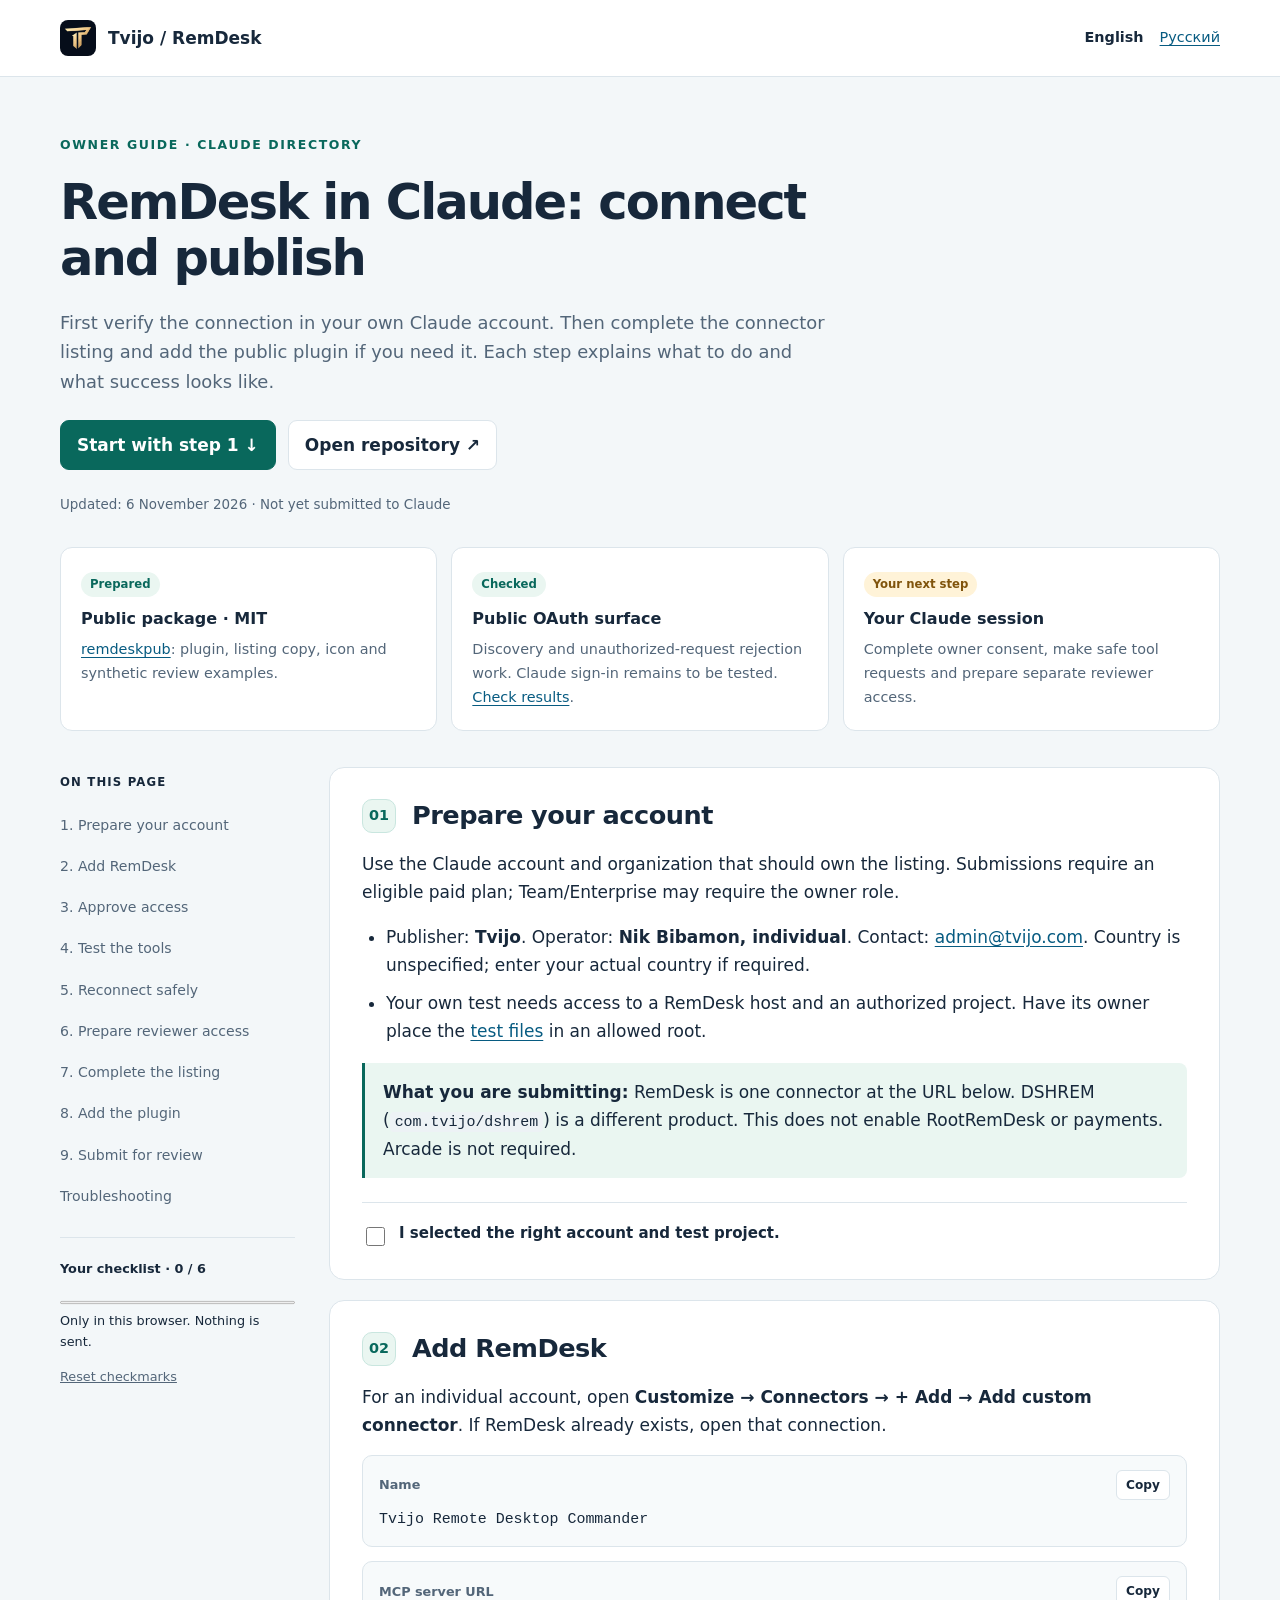
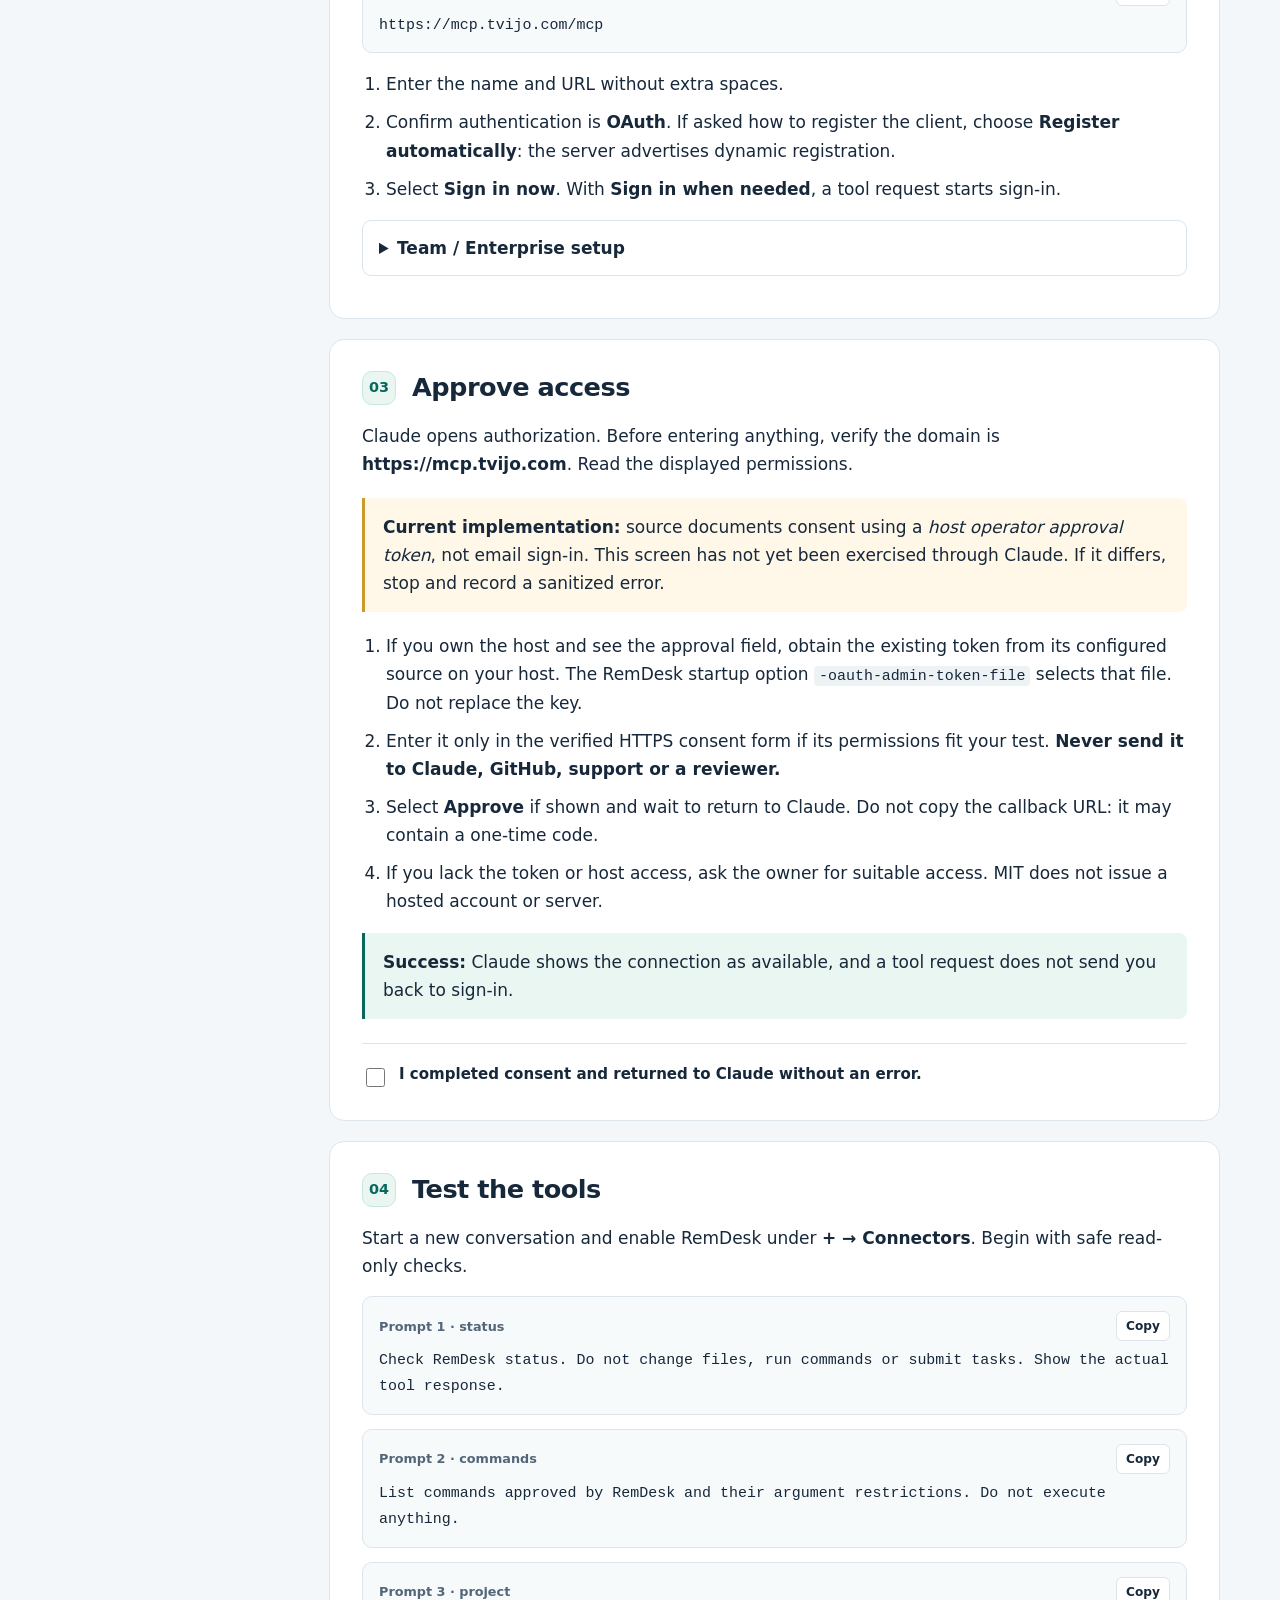
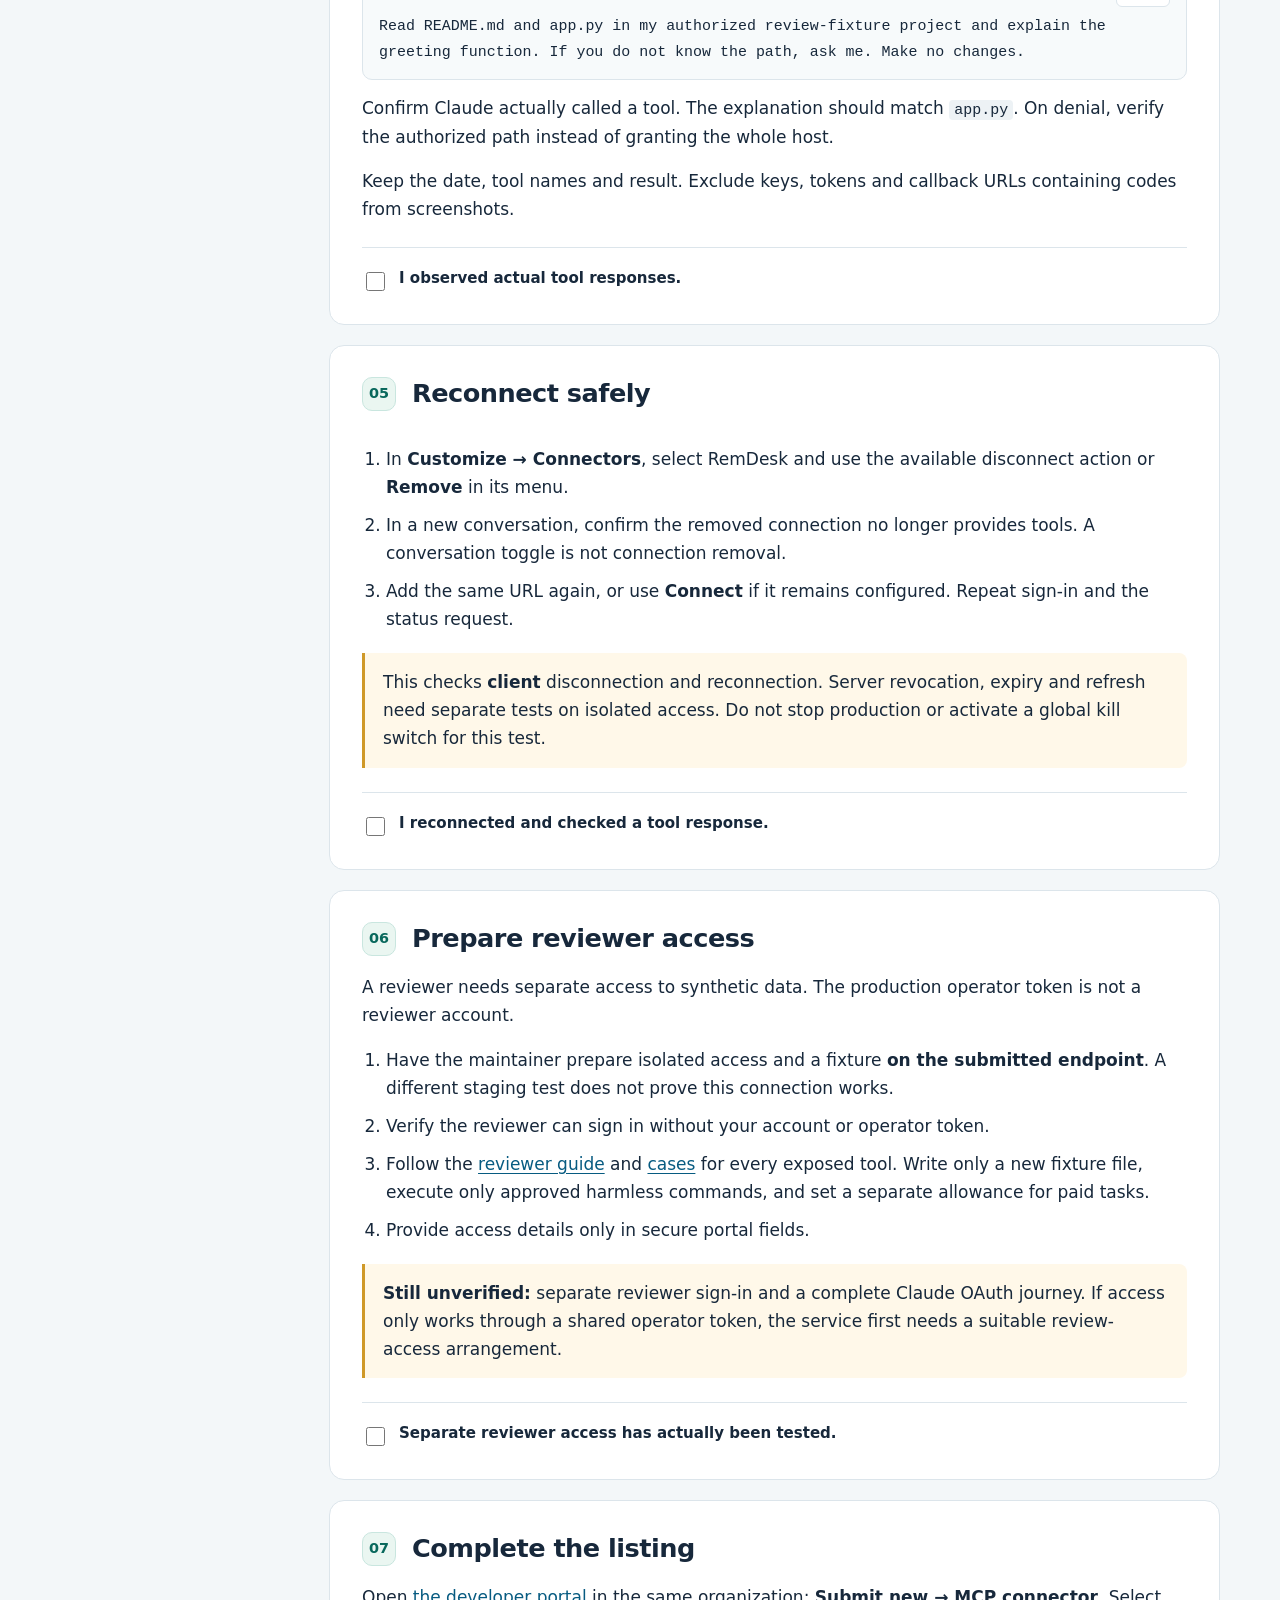
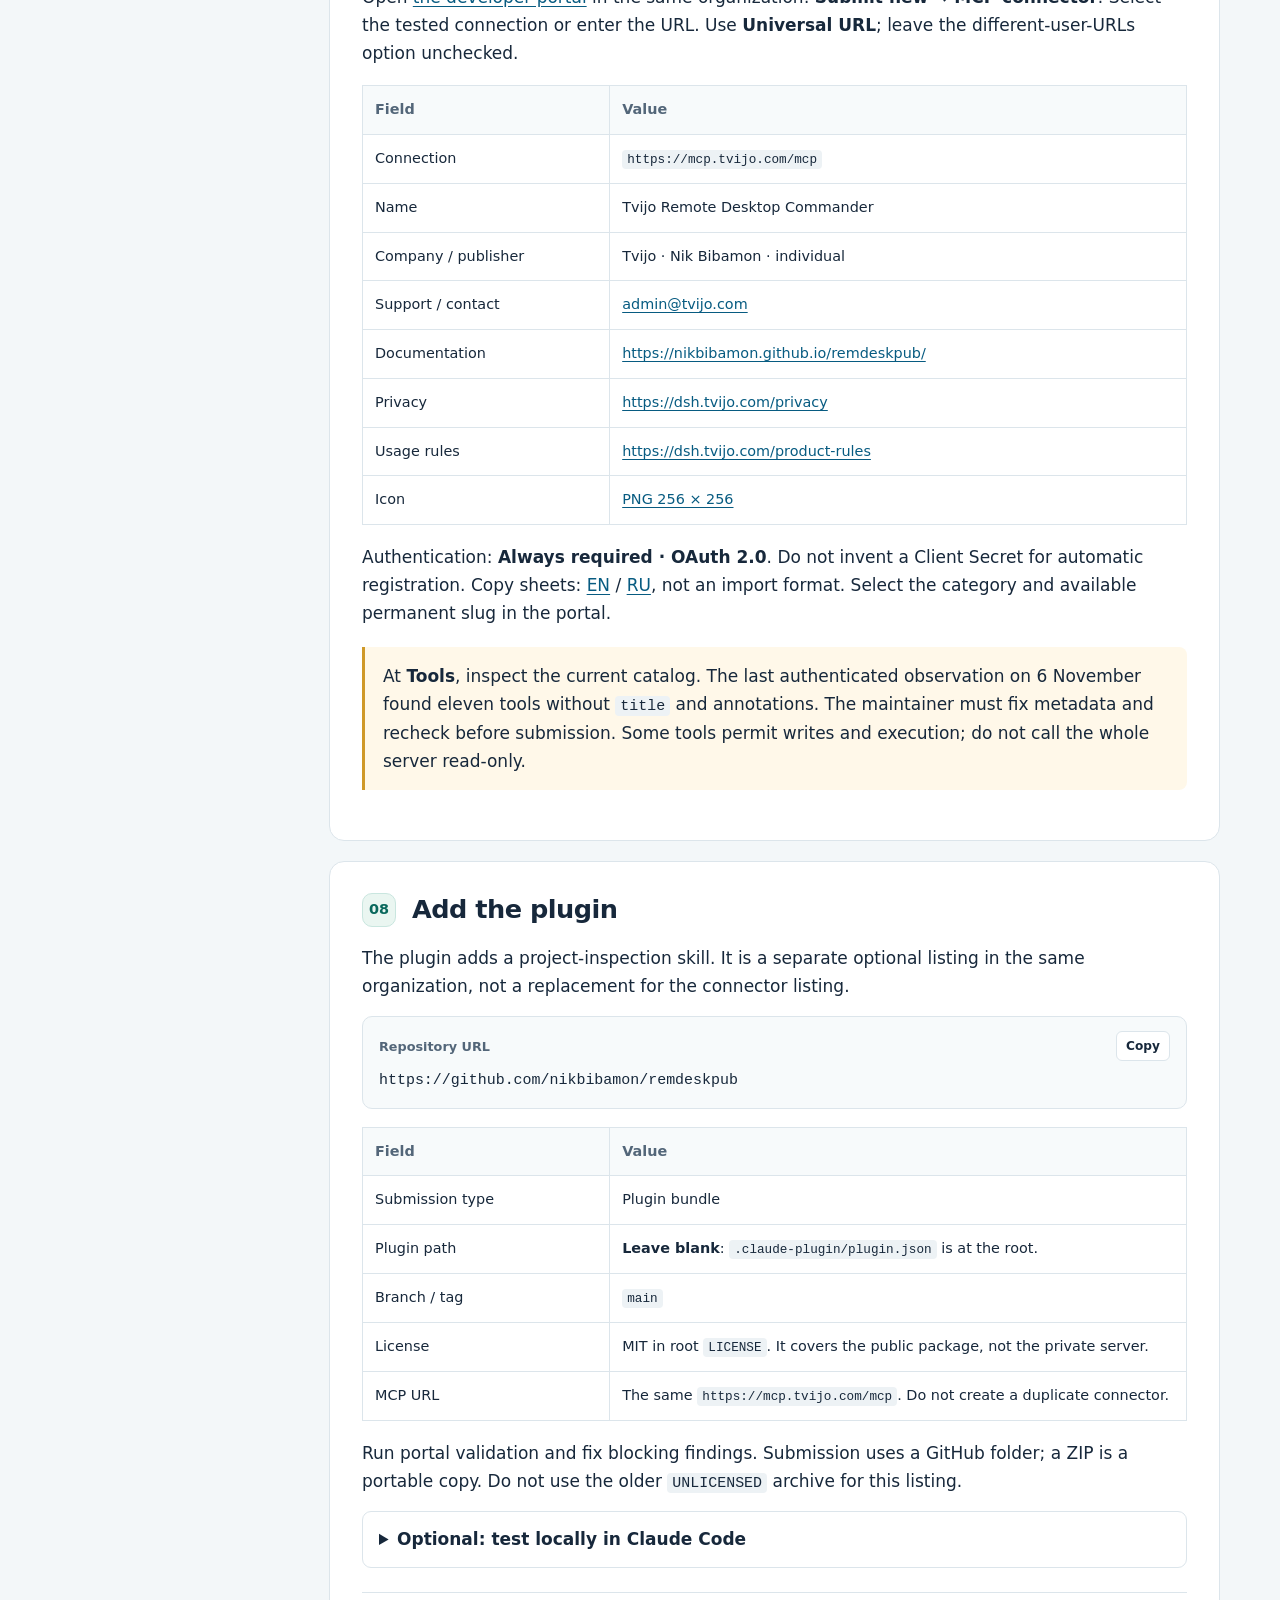
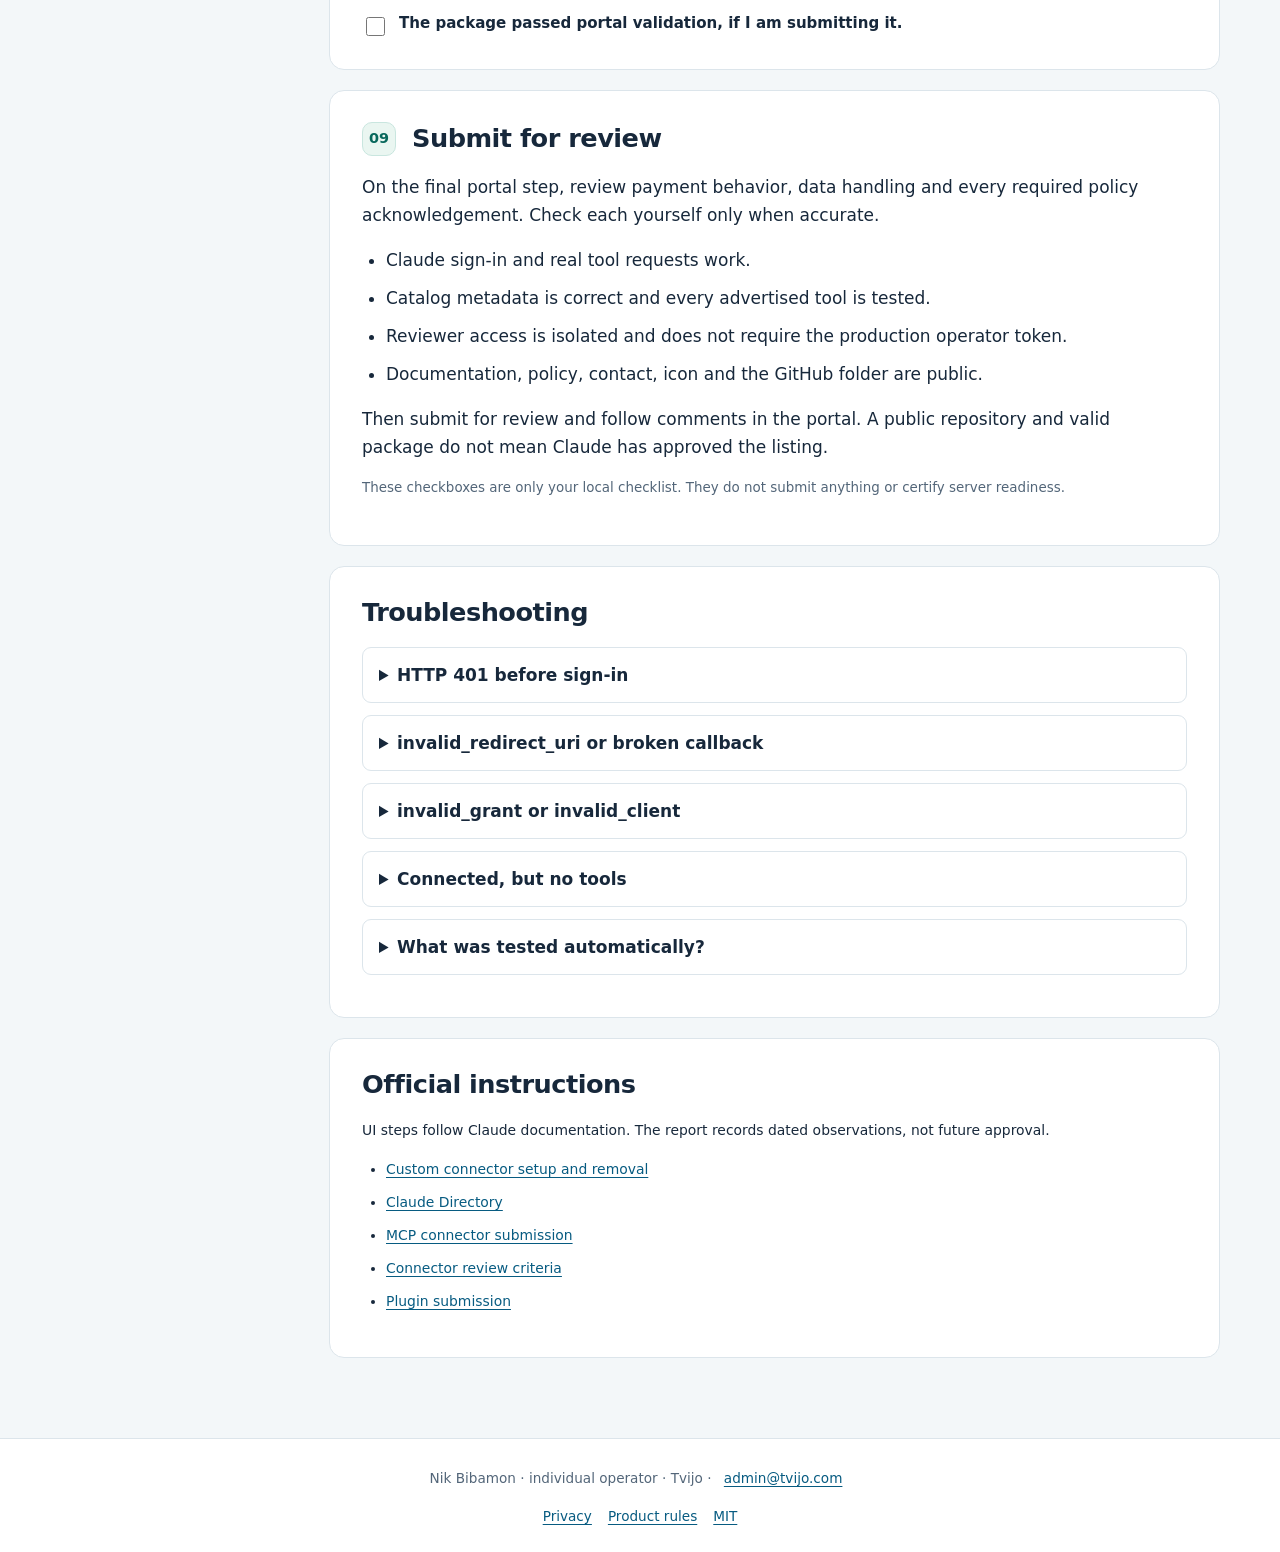
==== docs/index.html @ 94dc9882 "feat: prepare public RemDesk Claude plugin and OAuth owner guide Publish a root-folder MIT plugin an" ====
<!doctype html>
<html lang="en"><head><meta charset="utf-8"><meta name="viewport" content="width=device-width,initial-scale=1"><meta name="color-scheme" content="light">
<title>RemDesk in Claude: connect and publish</title><meta name="description" content="A practical owner guide to connecting RemDesk, checking OAuth and preparing a Claude Directory submission."><link rel="canonical" href="https://nikbibamon.github.io/remdeskpub/"><link rel="alternate" hreflang="en" href="https://nikbibamon.github.io/remdeskpub/"><link rel="alternate" hreflang="ru" href="https://nikbibamon.github.io/remdeskpub/ru.html"><link rel="alternate" hreflang="x-default" href="https://nikbibamon.github.io/remdeskpub/">
<meta property="og:title" content="RemDesk in Claude: connect and publish"><meta property="og:description" content="A practical owner guide to connecting RemDesk, checking OAuth and preparing a Claude Directory submission."><meta property="og:type" content="article"><link rel="icon" href="assets/tvijo-icon-256.png"><link rel="stylesheet" href="guide.css"><script defer src="guide.js"></script></head>
<body><a class="skip" href="#content">Skip to instructions</a><header class="top"><div class="top-inner"><a class="brand" href="https://tvijo.com/"><img src="assets/tvijo-icon-256.png" alt="" width="36" height="36"><span>Tvijo / RemDesk</span></a><nav class="language" aria-label="Language"><a href="index.html" lang="en" aria-current="page">English</a><a href="ru.html" lang="ru" >Русский</a></nav></div></header>
<div class="hero"><p class="eyebrow">Owner guide · Claude Directory</p><h1>RemDesk in Claude: connect and publish</h1><p class="lede">First verify the connection in your own Claude account. Then complete the connector listing and add the public plugin if you need it. Each step explains what to do and what success looks like.</p><div class="links"><a class="button primary" href="#step-1">Start with step 1 ↓</a><a class="button" href="https://github.com/nikbibamon/remdeskpub">Open repository ↗</a></div><p class="meta">Updated: 6 November 2026 · Not yet submitted to Claude</p><div class="summary-grid"><div class="summary-card"><span class="tag">Prepared</span><strong>Public package · MIT</strong><p><a href="https://github.com/nikbibamon/remdeskpub">remdeskpub</a>: plugin, listing copy, icon and synthetic review examples.</p></div><div class="summary-card"><span class="tag">Checked</span><strong>Public OAuth surface</strong><p>Discovery and unauthorized-request rejection work. Claude sign-in remains to be tested. <a href="oauth-status.json">Check results</a>.</p></div><div class="summary-card"><span class="tag pending">Your next step</span><strong>Your Claude session</strong><p>Complete owner consent, make safe tool requests and prepare separate reviewer access.</p></div></div></div>
<div class="layout"><aside class="side"><p class="side-title">On this page</p><nav aria-label="On this page"><a href="#step-1">1. Prepare your account</a><a href="#step-2">2. Add RemDesk</a><a href="#step-3">3. Approve access</a><a href="#step-4">4. Test the tools</a><a href="#step-5">5. Reconnect safely</a><a href="#step-6">6. Prepare reviewer access</a><a href="#step-7">7. Complete the listing</a><a href="#step-8">8. Add the plugin</a><a href="#step-9">9. Submit for review</a><a href="#help">Troubleshooting</a></nav><div class="progress-box js-only"><p><strong>Your checklist · <span id="progress-count">0 / 6</span></strong></p><progress value="0" max="6" aria-label="Your checklist"></progress><p>Only in this browser. Nothing is sent.</p><button class="quiet" type="button" data-reset>Reset checkmarks</button></div></aside><main class="content" id="content"><section class="step" id="step-1"><div class="step-heading"><span class="number">01</span><h2>Prepare your account</h2></div><p>Use the Claude account and organization that should own the listing. Submissions require an eligible paid plan; Team/Enterprise may require the owner role.</p>
<ul><li>Publisher: <strong>Tvijo</strong>. Operator: <strong>Nik Bibamon, individual</strong>. Contact: <a href="mailto:admin@tvijo.com">admin@tvijo.com</a>. Country is unspecified; enter your actual country if required.</li><li>Your own test needs access to a RemDesk host and an authorized project. Have its owner place the <a href="https://github.com/nikbibamon/remdeskpub/tree/main/review-fixture">test files</a> in an allowed root.</li></ul>
<div class="success"><p><strong>What you are submitting:</strong> RemDesk is one connector at the URL below. DSHREM (<code>com.tvijo/dshrem</code>) is a different product. This does not enable RootRemDesk or payments. Arcade is not required.</p></div><label class="check"><input type="checkbox" data-check="account"><span>I selected the right account and test project.</span></label></section><section class="step" id="step-2"><div class="step-heading"><span class="number">02</span><h2>Add RemDesk</h2></div><p>For an individual account, open <strong>Customize → Connectors → + Add → Add custom connector</strong>. If RemDesk already exists, open that connection.</p><div class="field"><div class="field-top"><span class="field-label">Name</span><button class="copy" type="button" data-copy="connector-name" data-success="Copied" data-fallback="Text selected: copy manually">Copy</button></div><pre><code id="connector-name">Tvijo Remote Desktop Commander</code></pre></div><div class="field"><div class="field-top"><span class="field-label">MCP server URL</span><button class="copy" type="button" data-copy="server-url" data-success="Copied" data-fallback="Text selected: copy manually">Copy</button></div><pre><code id="server-url">https://mcp.tvijo.com/mcp</code></pre></div>
<ol><li>Enter the name and URL without extra spaces.</li><li>Confirm authentication is <strong>OAuth</strong>. If asked how to register the client, choose <strong>Register automatically</strong>: the server advertises dynamic registration.</li><li>Select <strong>Sign in now</strong>. With <strong>Sign in when needed</strong>, a tool request starts sign-in.</li></ol>
<details><summary>Team / Enterprise setup</summary><p>The organization owner adds it through <strong>Organization settings → Connectors → Add → Custom → Web</strong>. Members then use <strong>Customize → Connectors → Connect</strong>. Labels can vary between interface versions.</p></details></section><section class="step" id="step-3"><div class="step-heading"><span class="number">03</span><h2>Approve access</h2></div><p>Claude opens authorization. Before entering anything, verify the domain is <strong>https://mcp.tvijo.com</strong>. Read the displayed permissions.</p>
<div class="notice"><p><strong>Current implementation:</strong> source documents consent using a <em>host operator approval token</em>, not email sign-in. This screen has not yet been exercised through Claude. If it differs, stop and record a sanitized error.</p></div>
<ol><li>If you own the host and see the approval field, obtain the existing token from its configured source on your host. The RemDesk startup option <code>-oauth-admin-token-file</code> selects that file. Do not replace the key.</li><li>Enter it only in the verified HTTPS consent form if its permissions fit your test. <strong>Never send it to Claude, GitHub, support or a reviewer.</strong></li><li>Select <strong>Approve</strong> if shown and wait to return to Claude. Do not copy the callback URL: it may contain a one-time code.</li><li>If you lack the token or host access, ask the owner for suitable access. MIT does not issue a hosted account or server.</li></ol>
<div class="success"><p><strong>Success:</strong> Claude shows the connection as available, and a tool request does not send you back to sign-in.</p></div><label class="check"><input type="checkbox" data-check="consent"><span>I completed consent and returned to Claude without an error.</span></label></section><section class="step" id="step-4"><div class="step-heading"><span class="number">04</span><h2>Test the tools</h2></div><p>Start a new conversation and enable RemDesk under <strong>+ → Connectors</strong>. Begin with safe read-only checks.</p><div class="field"><div class="field-top"><span class="field-label">Prompt 1 · status</span><button class="copy" type="button" data-copy="prompt-health" data-success="Copied" data-fallback="Text selected: copy manually">Copy</button></div><pre><code id="prompt-health">Check RemDesk status. Do not change files, run commands or submit tasks. Show the actual tool response.</code></pre></div><div class="field"><div class="field-top"><span class="field-label">Prompt 2 · commands</span><button class="copy" type="button" data-copy="prompt-commands" data-success="Copied" data-fallback="Text selected: copy manually">Copy</button></div><pre><code id="prompt-commands">List commands approved by RemDesk and their argument restrictions. Do not execute anything.</code></pre></div><div class="field"><div class="field-top"><span class="field-label">Prompt 3 · project</span><button class="copy" type="button" data-copy="prompt-files" data-success="Copied" data-fallback="Text selected: copy manually">Copy</button></div><pre><code id="prompt-files">Read README.md and app.py in my authorized review-fixture project and explain the greeting function. If you do not know the path, ask me. Make no changes.</code></pre></div>
<p>Confirm Claude actually called a tool. The explanation should match <code>app.py</code>. On denial, verify the authorized path instead of granting the whole host.</p><p>Keep the date, tool names and result. Exclude keys, tokens and callback URLs containing codes from screenshots.</p><label class="check"><input type="checkbox" data-check="tools"><span>I observed actual tool responses.</span></label></section><section class="step" id="step-5"><div class="step-heading"><span class="number">05</span><h2>Reconnect safely</h2></div><ol><li>In <strong>Customize → Connectors</strong>, select RemDesk and use the available disconnect action or <strong>Remove</strong> in its menu.</li><li>In a new conversation, confirm the removed connection no longer provides tools. A conversation toggle is not connection removal.</li><li>Add the same URL again, or use <strong>Connect</strong> if it remains configured. Repeat sign-in and the status request.</li></ol>
<div class="notice"><p>This checks <strong>client</strong> disconnection and reconnection. Server revocation, expiry and refresh need separate tests on isolated access. Do not stop production or activate a global kill switch for this test.</p></div><label class="check"><input type="checkbox" data-check="reconnect"><span>I reconnected and checked a tool response.</span></label></section><section class="step" id="step-6"><div class="step-heading"><span class="number">06</span><h2>Prepare reviewer access</h2></div><p>A reviewer needs separate access to synthetic data. The production operator token is not a reviewer account.</p><ol><li>Have the maintainer prepare isolated access and a fixture <strong>on the submitted endpoint</strong>. A different staging test does not prove this connection works.</li><li>Verify the reviewer can sign in without your account or operator token.</li><li>Follow the <a href="reviewer-guide.md">reviewer guide</a> and <a href="review-cases.json">cases</a> for every exposed tool. Write only a new fixture file, execute only approved harmless commands, and set a separate allowance for paid tasks.</li><li>Provide access details only in secure portal fields.</li></ol>
<div class="notice"><p><strong>Still unverified:</strong> separate reviewer sign-in and a complete Claude OAuth journey. If access only works through a shared operator token, the service first needs a suitable review-access arrangement.</p></div><label class="check"><input type="checkbox" data-check="reviewer"><span>Separate reviewer access has actually been tested.</span></label></section><section class="step" id="step-7"><div class="step-heading"><span class="number">07</span><h2>Complete the listing</h2></div><p>Open <a href="https://claude.ai/directory/manage">the developer portal</a> in the same organization: <strong>Submit new → MCP connector</strong>. Select the tested connection or enter the URL. Use <strong>Universal URL</strong>; leave the different-user-URLs option unchecked.</p><div class="table-wrap"><table><thead><tr><th>Field</th><th>Value</th></tr></thead><tbody><tr><td>Connection</td><td><code>https://mcp.tvijo.com/mcp</code></td></tr><tr><td>Name</td><td>Tvijo Remote Desktop Commander</td></tr><tr><td>Company / publisher</td><td>Tvijo · Nik Bibamon · individual</td></tr><tr><td>Support / contact</td><td><a href="mailto:admin@tvijo.com">admin@tvijo.com</a></td></tr><tr><td>Documentation</td><td><a href="https://nikbibamon.github.io/remdeskpub/">https://nikbibamon.github.io/remdeskpub/</a></td></tr><tr><td>Privacy</td><td><a href="https://dsh.tvijo.com/privacy">https://dsh.tvijo.com/privacy</a></td></tr><tr><td>Usage rules</td><td><a href="https://dsh.tvijo.com/product-rules">https://dsh.tvijo.com/product-rules</a></td></tr><tr><td>Icon</td><td><a href="assets/tvijo-icon-256.png">PNG 256 × 256</a></td></tr></tbody></table></div>
<p>Authentication: <strong>Always required · OAuth 2.0</strong>. Do not invent a Client Secret for automatic registration. Copy sheets: <a href="listing.en.json">EN</a> / <a href="listing.ru.json">RU</a>, not an import format. Select the category and available permanent slug in the portal.</p>
<div class="notice"><p>At <strong>Tools</strong>, inspect the current catalog. The last authenticated observation on 6 November found eleven tools without <code>title</code> and annotations. The maintainer must fix metadata and recheck before submission. Some tools permit writes and execution; do not call the whole server read-only.</p></div></section><section class="step" id="step-8"><div class="step-heading"><span class="number">08</span><h2>Add the plugin</h2></div><p>The plugin adds a project-inspection skill. It is a separate optional listing in the same organization, not a replacement for the connector listing.</p><div class="field"><div class="field-top"><span class="field-label">Repository URL</span><button class="copy" type="button" data-copy="repo-url" data-success="Copied" data-fallback="Text selected: copy manually">Copy</button></div><pre><code id="repo-url">https://github.com/nikbibamon/remdeskpub</code></pre></div><div class="table-wrap"><table><thead><tr><th>Field</th><th>Value</th></tr></thead><tbody><tr><td>Submission type</td><td>Plugin bundle</td></tr><tr><td>Plugin path</td><td><strong>Leave blank</strong>: <code>.claude-plugin/plugin.json</code> is at the root.</td></tr><tr><td>Branch / tag</td><td><code>main</code></td></tr><tr><td>License</td><td>MIT in root <code>LICENSE</code>. It covers the public package, not the private server.</td></tr><tr><td>MCP URL</td><td>The same <code>https://mcp.tvijo.com/mcp</code>. Do not create a duplicate connector.</td></tr></tbody></table></div>
<p>Run portal validation and fix blocking findings. Submission uses a GitHub folder; a ZIP is a portable copy. Do not use the older <code>UNLICENSED</code> archive for this listing.</p>
<details><summary>Optional: test locally in Claude Code</summary><p>Use a directory without an existing remdeskpub folder:</p><div class="field"><div class="field-top"><span class="field-label">Terminal</span><button class="copy" type="button" data-copy="local-install" data-success="Copied" data-fallback="Text selected: copy manually">Copy</button></div><pre><code id="local-install">git clone https://github.com/nikbibamon/remdeskpub.git
cd remdeskpub
claude plugin validate --strict .
claude --plugin-dir .</code></pre></div><p>Structure validation does not prove OAuth; authenticate separately.</p></details><label class="check"><input type="checkbox" data-check="plugin"><span>The package passed portal validation, if I am submitting it.</span></label></section><section class="step" id="step-9"><div class="step-heading"><span class="number">09</span><h2>Submit for review</h2></div><p>On the final portal step, review payment behavior, data handling and every required policy acknowledgement. Check each yourself only when accurate.</p><ul><li>Claude sign-in and real tool requests work.</li><li>Catalog metadata is correct and every advertised tool is tested.</li><li>Reviewer access is isolated and does not require the production operator token.</li><li>Documentation, policy, contact, icon and the GitHub folder are public.</li></ul><p>Then submit for review and follow comments in the portal. A public repository and valid package do not mean Claude has approved the listing.</p><p class="caption">These checkboxes are only your local checklist. They do not submit anything or certify server readiness.</p></section><section class="step" id="help"><h2>Troubleshooting</h2><details><summary>HTTP 401 before sign-in</summary><p>Expected: the server should reject anonymous requests. If 401 persists after sign-in, start a fresh OAuth session and save a sanitized error.</p></details><details><summary>invalid_redirect_uri or broken callback</summary><p>The maintainer must check registration and Claude’s allowed callback URI. Do not edit it manually or allow arbitrary URLs. Do not forward the one-time code.</p></details><details><summary>invalid_grant or invalid_client</summary><p>Start a fresh sign-in from Claude: an old one-time code may have expired or been consumed. Repeated errors require server logs. Never send tokens or the full callback URL.</p></details><details><summary>Connected, but no tools</summary><p>Check + → Connectors, account permissions and current tools/list. Reachable discovery does not prove tool access.</p></details><details><summary>What was tested automatically?</summary><p>The <a href="oauth-status.json">dated report</a> contains public checks and a separate 9-test isolated source suite for consent, PKCE, token issuance and validation. Refresh-token exchange/rotation was not tested. The <a href="https://github.com/nikbibamon/remdeskpub/blob/main/scripts/check-oauth.py">diagnostic</a> does not register clients or obtain tokens; it cannot verify your Claude session.</p></details></section><section class="step sources" id="sources"><h2>Official instructions</h2><p>UI steps follow Claude documentation. The report records dated observations, not future approval.</p><ul><li><a href="https://support.claude.com/en/articles/11175166-get-started-with-custom-connectors-using-remote-mcp">Custom connector setup and removal</a></li><li><a href="https://claude.com/docs/directory/publish">Claude Directory</a></li><li><a href="https://claude.com/docs/connectors/building/submission">MCP connector submission</a></li><li><a href="https://claude.com/docs/connectors/building/review-criteria">Connector review criteria</a></li><li><a href="https://claude.com/docs/plugins/submit">Plugin submission</a></li></ul></section></main></div>
<footer class="footer"><p>Nik Bibamon · individual operator · Tvijo · <a href="mailto:admin@tvijo.com">admin@tvijo.com</a></p><a href="https://dsh.tvijo.com/privacy">Privacy</a><a href="https://dsh.tvijo.com/product-rules">Product rules</a><a href="https://github.com/nikbibamon/remdeskpub/blob/main/LICENSE">MIT</a></footer><p id="copy-status" class="sr-only" aria-live="polite"></p></body></html>
---- docs/guide.css ----
:root{color-scheme:light;--ink:#17283b;--muted:#536679;--line:#dce5eb;--paper:#fff;--wash:#f3f7f9;--accent:#09685c;--tint:#eaf6f1;--amber:#80540c}
*{box-sizing:border-box}html{scroll-behavior:smooth;scroll-padding-top:28px}body{margin:0;background:var(--wash);color:var(--ink);font:17px/1.65 system-ui,-apple-system,BlinkMacSystemFont,"Segoe UI",sans-serif}a{color:#075b81;text-underline-offset:3px}a:hover{color:var(--accent)}button,input{font:inherit}button,a,input,summary{outline-offset:5px}:focus-visible{outline:3px solid #27827a}h1,h2,h3,p{margin-top:0}h1{font-size:clamp(2rem,4vw,3.1rem);line-height:1.13;letter-spacing:-.04em;margin-bottom:22px;max-width:840px}h2{font-size:1.6rem;line-height:1.25;letter-spacing:-.02em;margin-bottom:18px}h3{font-size:1.07rem;line-height:1.4;margin:24px 0 8px}p{margin-bottom:16px}li+li{margin-top:10px}ul,ol{padding-left:24px}code{font-family:ui-monospace,SFMono-Regular,Consolas,monospace;font-size:.88em;overflow-wrap:anywhere}p code,li code,td code{background:#edf2f5;border-radius:4px;padding:2px 5px}.skip{position:absolute;top:-80px;left:16px;background:#fff;padding:8px;z-index:5}.skip:focus{top:12px}.top{background:var(--paper);border-bottom:1px solid var(--line)}.top-inner{max-width:1220px;margin:auto;padding:20px 30px;display:flex;justify-content:space-between;align-items:center;gap:20px}.brand{display:flex;align-items:center;gap:12px;color:var(--ink);font-weight:750;text-decoration:none}.brand img{width:36px;height:36px;border-radius:8px}.language{display:flex;gap:16px;font-size:.9rem}.language [aria-current]{font-weight:750;text-decoration:none;color:var(--ink)}.hero{max-width:1220px;margin:auto;padding:58px 30px 36px}.eyebrow{color:var(--accent);font-size:.78rem;font-weight:750;letter-spacing:.13em;text-transform:uppercase;margin-bottom:18px}.lede{max-width:780px;font-size:1.12rem;color:var(--muted)}.links{display:flex;gap:12px;flex-wrap:wrap;margin:24px 0}.button,.copy{display:inline-flex;align-items:center;justify-content:center;gap:8px;padding:10px 16px;border:1px solid var(--line);border-radius:9px;background:#fff;color:var(--ink);font-weight:650;text-decoration:none;cursor:pointer}.primary{background:var(--accent);border-color:var(--accent);color:#fff}.primary:hover{color:#fff;background:#08594f}.meta{font-size:.84rem;color:var(--muted)}.summary-grid{display:grid;grid-template-columns:repeat(3,1fr);gap:14px;margin-top:30px}.summary-card{background:#fff;border:1px solid var(--line);border-radius:12px;padding:20px}.summary-card strong{display:block;font-size:1rem;margin-bottom:6px}.summary-card p{font-size:.9rem;color:var(--muted);margin:0}.tag{display:inline-block;font-size:.73rem;font-weight:700;border-radius:20px;padding:3px 9px;margin-bottom:9px;background:var(--tint);color:var(--accent)}.tag.pending{color:var(--amber);background:#fff3d8}.layout{max-width:1220px;margin:auto;display:grid;grid-template-columns:235px minmax(0,1fr);gap:34px;padding:0 30px 60px}.side{align-self:start;position:sticky;top:24px;font-size:.88rem}.side-title{font-size:.73rem;font-weight:750;letter-spacing:.1em;text-transform:uppercase;margin:6px 0 15px}.side nav{display:grid;gap:4px}.side nav a{color:var(--muted);text-decoration:none;padding:7px 0}.side nav a:hover{color:var(--accent)}.progress-box{border-top:1px solid var(--line);margin-top:22px;padding-top:20px}.progress-box p{font-size:.8rem;margin-bottom:8px}progress{width:100%;height:7px;accent-color:var(--accent)}.quiet{border:0;background:transparent;color:var(--muted);padding:5px 0;text-decoration:underline;font-size:.8rem;cursor:pointer}.content{min-width:0}.step{background:var(--paper);border:1px solid var(--line);border-radius:15px;padding:30px 32px;margin-bottom:20px}.step-heading{display:flex;align-items:flex-start;gap:16px}.number{flex:none;border:1px solid #c9e6df;background:var(--tint);color:var(--accent);width:34px;height:34px;border-radius:10px;display:grid;place-items:center;font-size:.9rem;font-weight:750;margin-top:1px}.step-heading h2{margin-top:2px}.notice{border-left:3px solid #cf9929;background:#fff8e9;border-radius:0 8px 8px 0;padding:15px 18px;margin:20px 0}.notice p:last-child,.success p:last-child{margin-bottom:0}.success{border-left:3px solid var(--accent);background:var(--tint);border-radius:0 8px 8px 0;padding:15px 18px;margin:18px 0}.field{background:#f7fafb;border:1px solid var(--line);border-radius:10px;margin:14px 0;padding:14px 16px}.field-top{display:flex;align-items:center;justify-content:space-between;gap:15px;margin-bottom:6px}.field-label{font-size:.8rem;color:var(--muted);font-weight:650}.field pre{margin:0;white-space:pre-wrap;overflow-wrap:anywhere;line-height:1.55}.copy{padding:4px 9px;font-size:.76rem;border-radius:6px;display:none}.has-js .copy{display:inline-flex}.check{display:flex;gap:11px;align-items:flex-start;border-top:1px solid var(--line);padding-top:18px;margin-top:24px;font-size:.94rem;font-weight:600}.check input{width:19px;height:19px;flex:none;margin-top:6px;accent-color:var(--accent)}.table-wrap{overflow:auto;margin:18px 0}table{width:100%;border-collapse:collapse;font-size:.9rem}th{text-align:left;color:var(--muted);font-weight:650;background:#f7fafb}th,td{padding:12px;border:1px solid var(--line);vertical-align:top}td:first-child{width:30%}details{border:1px solid var(--line);border-radius:9px;padding:13px 16px;margin:12px 0}summary{cursor:pointer;font-weight:650}details[open] summary{margin-bottom:12px}.caption{font-size:.84rem;color:var(--muted)}.sources{font-size:.87rem}.footer{padding:28px 30px;border-top:1px solid var(--line);text-align:center;font-size:.85rem;background:#fff;color:var(--muted)}.footer a{margin:0 8px}.sr-only{position:absolute;width:1px;height:1px;padding:0;margin:-1px;overflow:hidden;clip:rect(0,0,0,0);white-space:nowrap;border:0}.js-only{display:none}.has-js .js-only{display:block}
@media(max-width:900px){.layout{grid-template-columns:1fr}.side{position:static}.side nav{display:flex;gap:14px;flex-wrap:wrap}.side nav a{padding:0}.progress-box{max-width:440px}.summary-grid{grid-template-columns:1fr}.hero{padding-top:36px}.summary-card{padding:16px}.summary-card strong{display:inline}.summary-card p{margin-top:5px}.tag{margin-right:9px}.layout{gap:20px}}
@media(max-width:540px){body{font-size:16px}.top-inner,.hero,.layout{padding-left:18px;padding-right:18px}.top-inner{padding-top:14px;padding-bottom:14px}.brand span{font-size:.91rem}.brand img{width:30px;height:30px}.language{gap:10px}.hero{padding-bottom:24px}h1{font-size:2.1rem}.step{padding:22px 18px;border-radius:12px}h2{font-size:1.35rem}.step-heading{gap:12px}.number{width:30px;height:30px;border-radius:8px}.links .button{flex:1 1 auto}.field{padding:12px}th,td{padding:9px}.footer a{display:inline-block;margin:4px 8px}}
@media(prefers-reduced-motion:reduce){html{scroll-behavior:auto}}
@media print{.side,.copy,.language,.links,.js-only{display:none!important}.layout{display:block;padding:0}.hero{padding-top:20px}.step{break-inside:avoid;padding:20px;border-color:#ccc}.top-inner{padding:10px}body{background:#fff;font-size:11pt}.footer{padding:15px}a{color:inherit}}
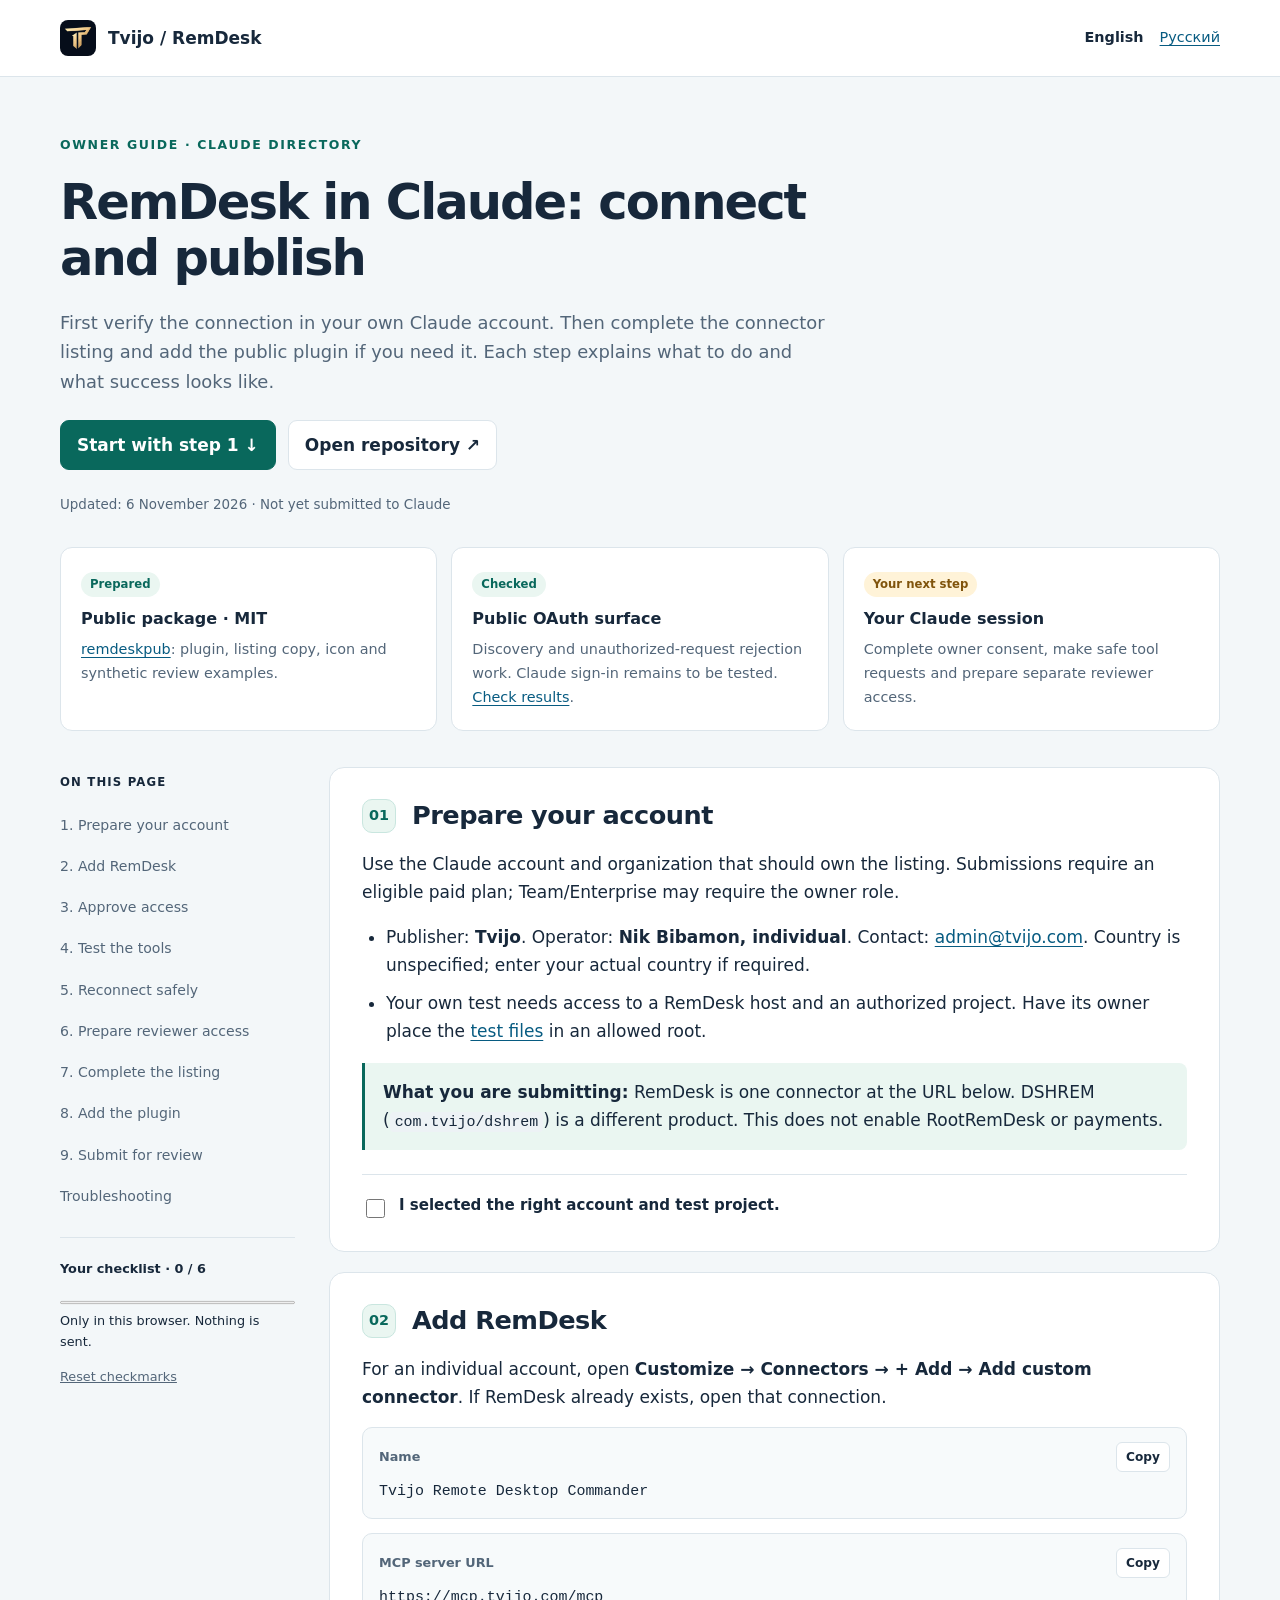
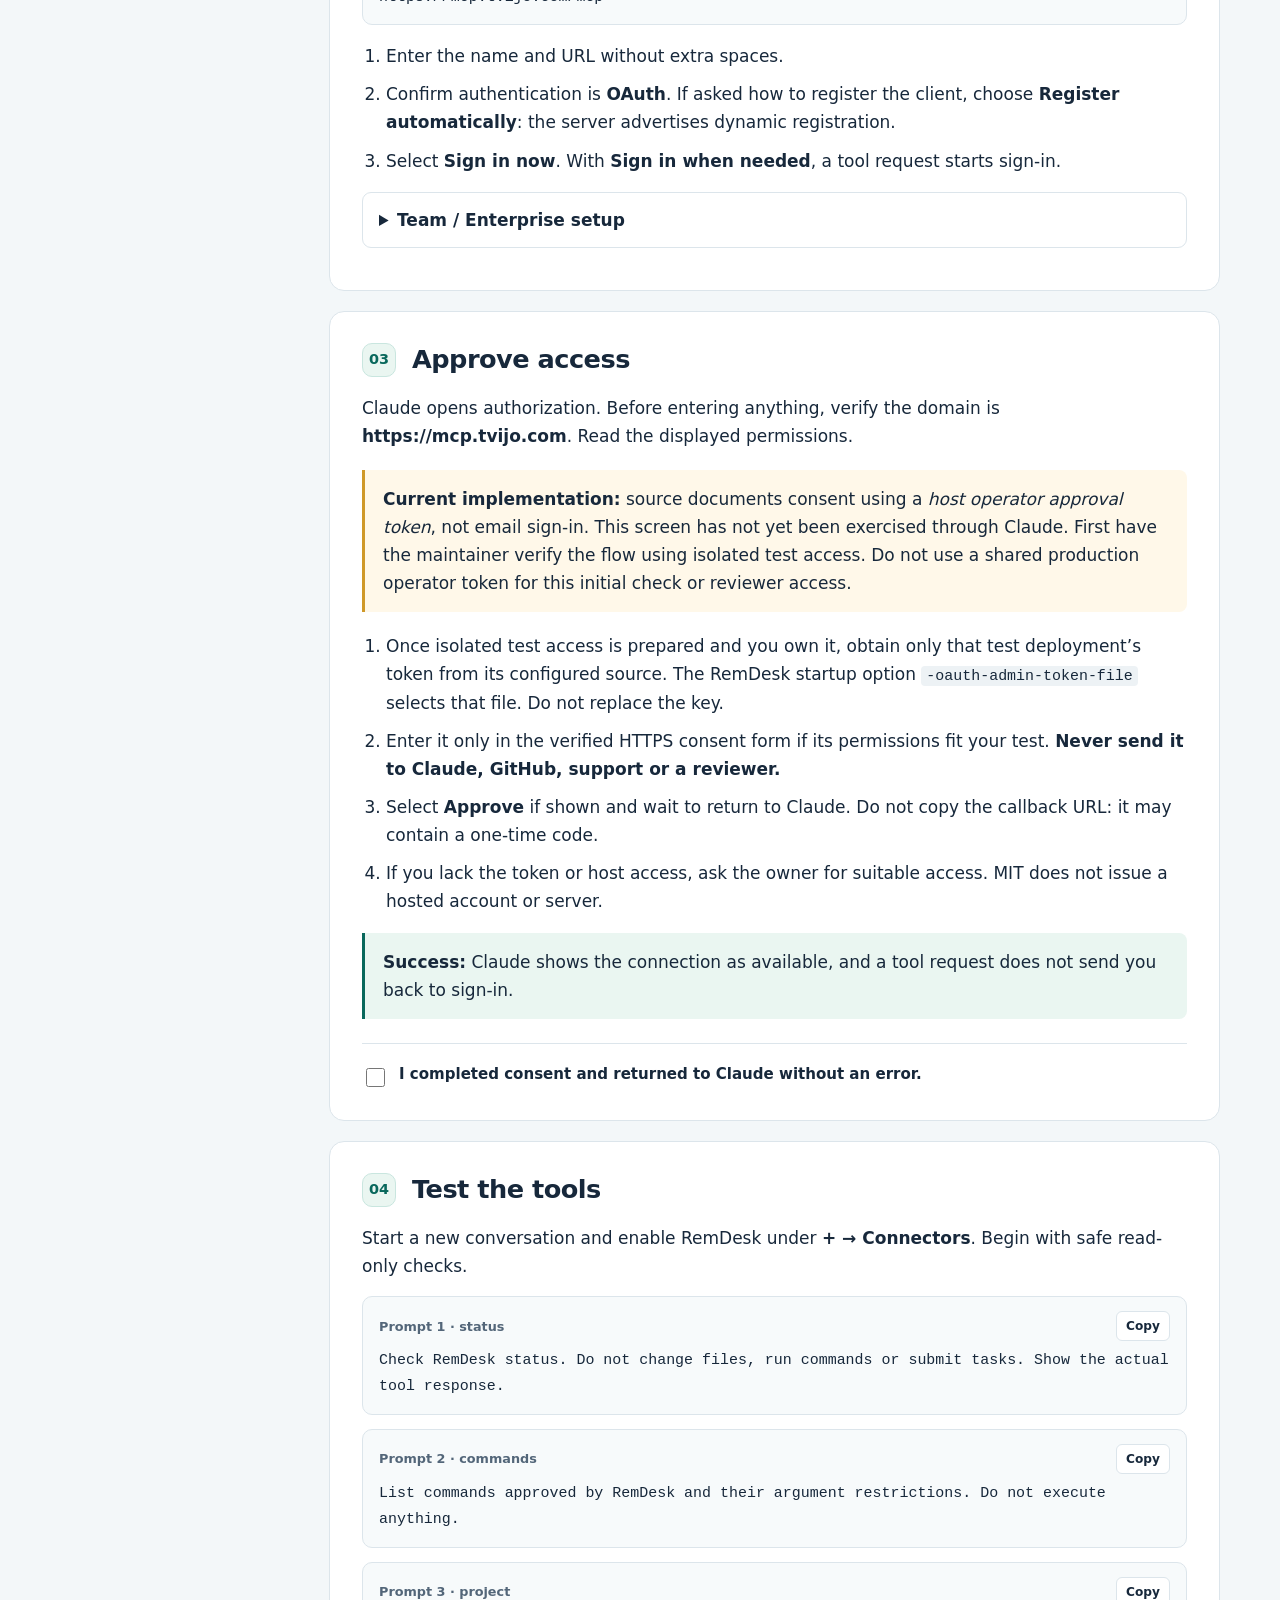
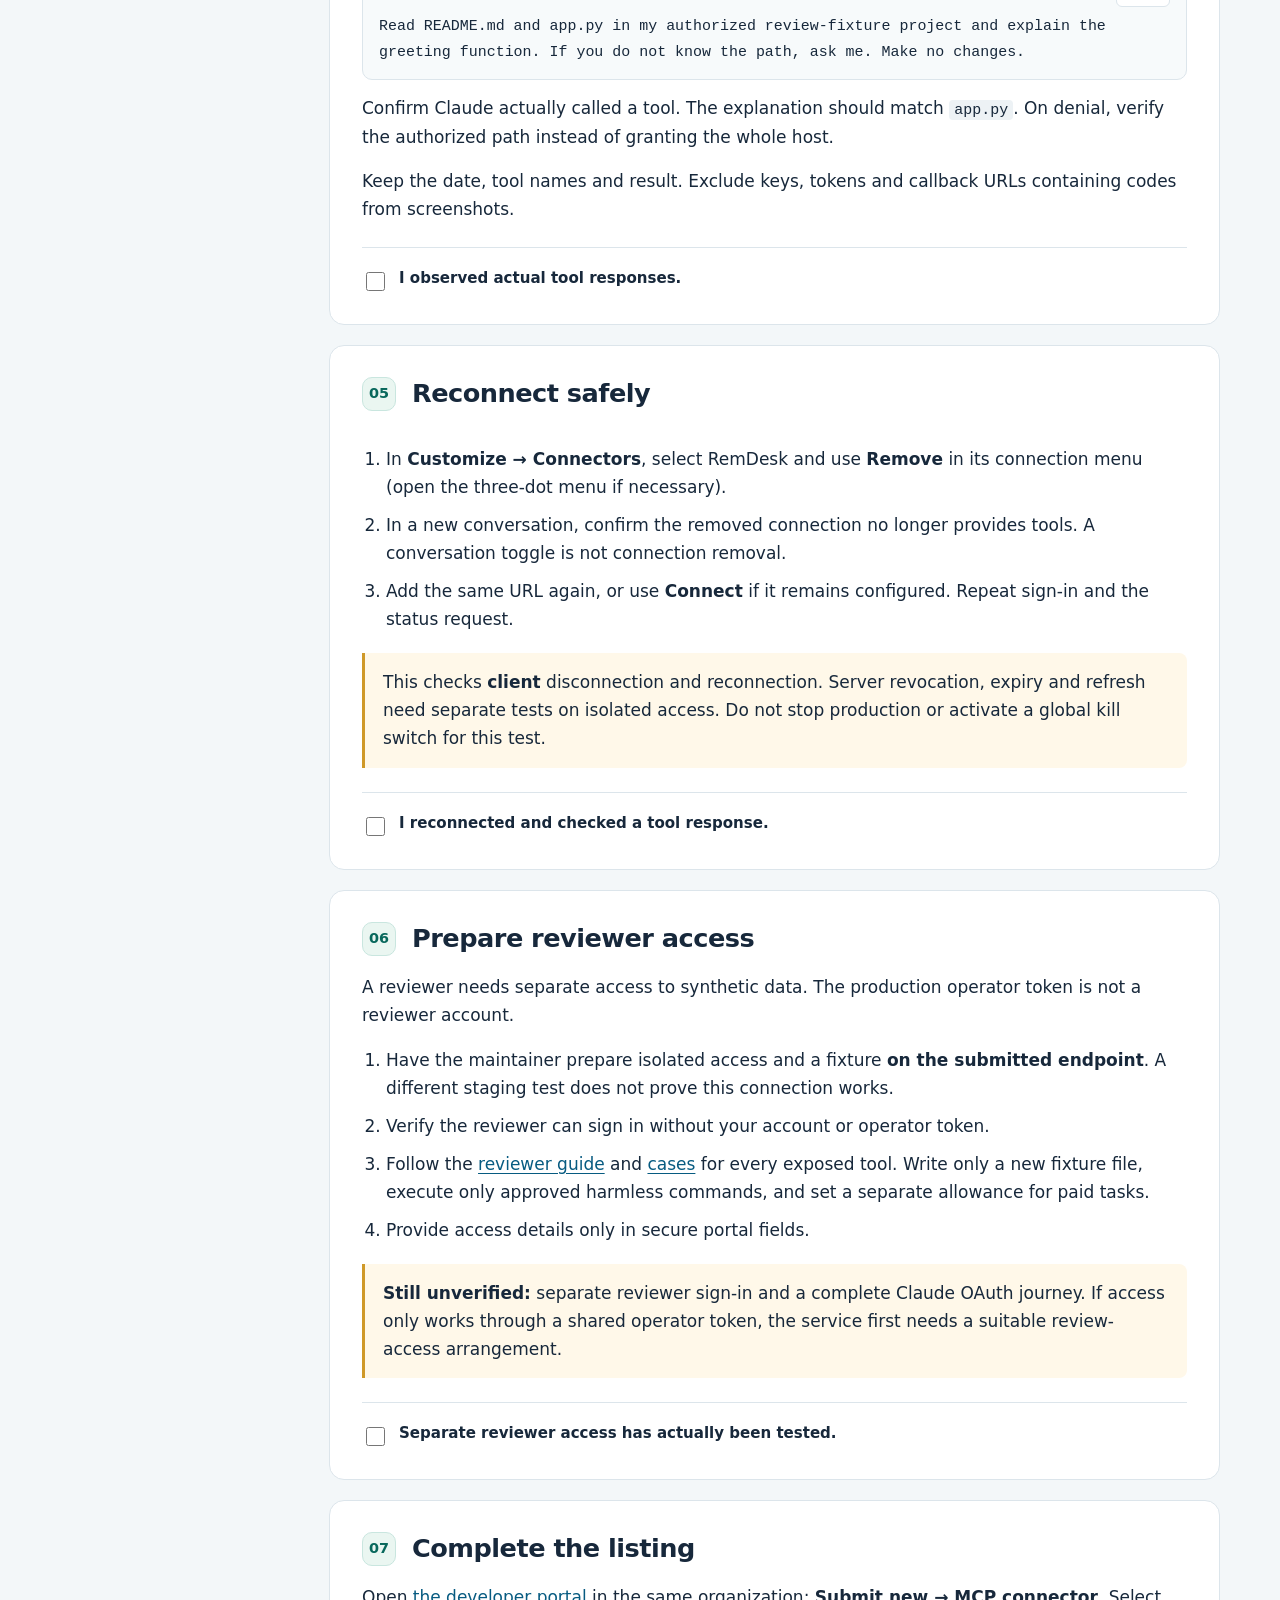
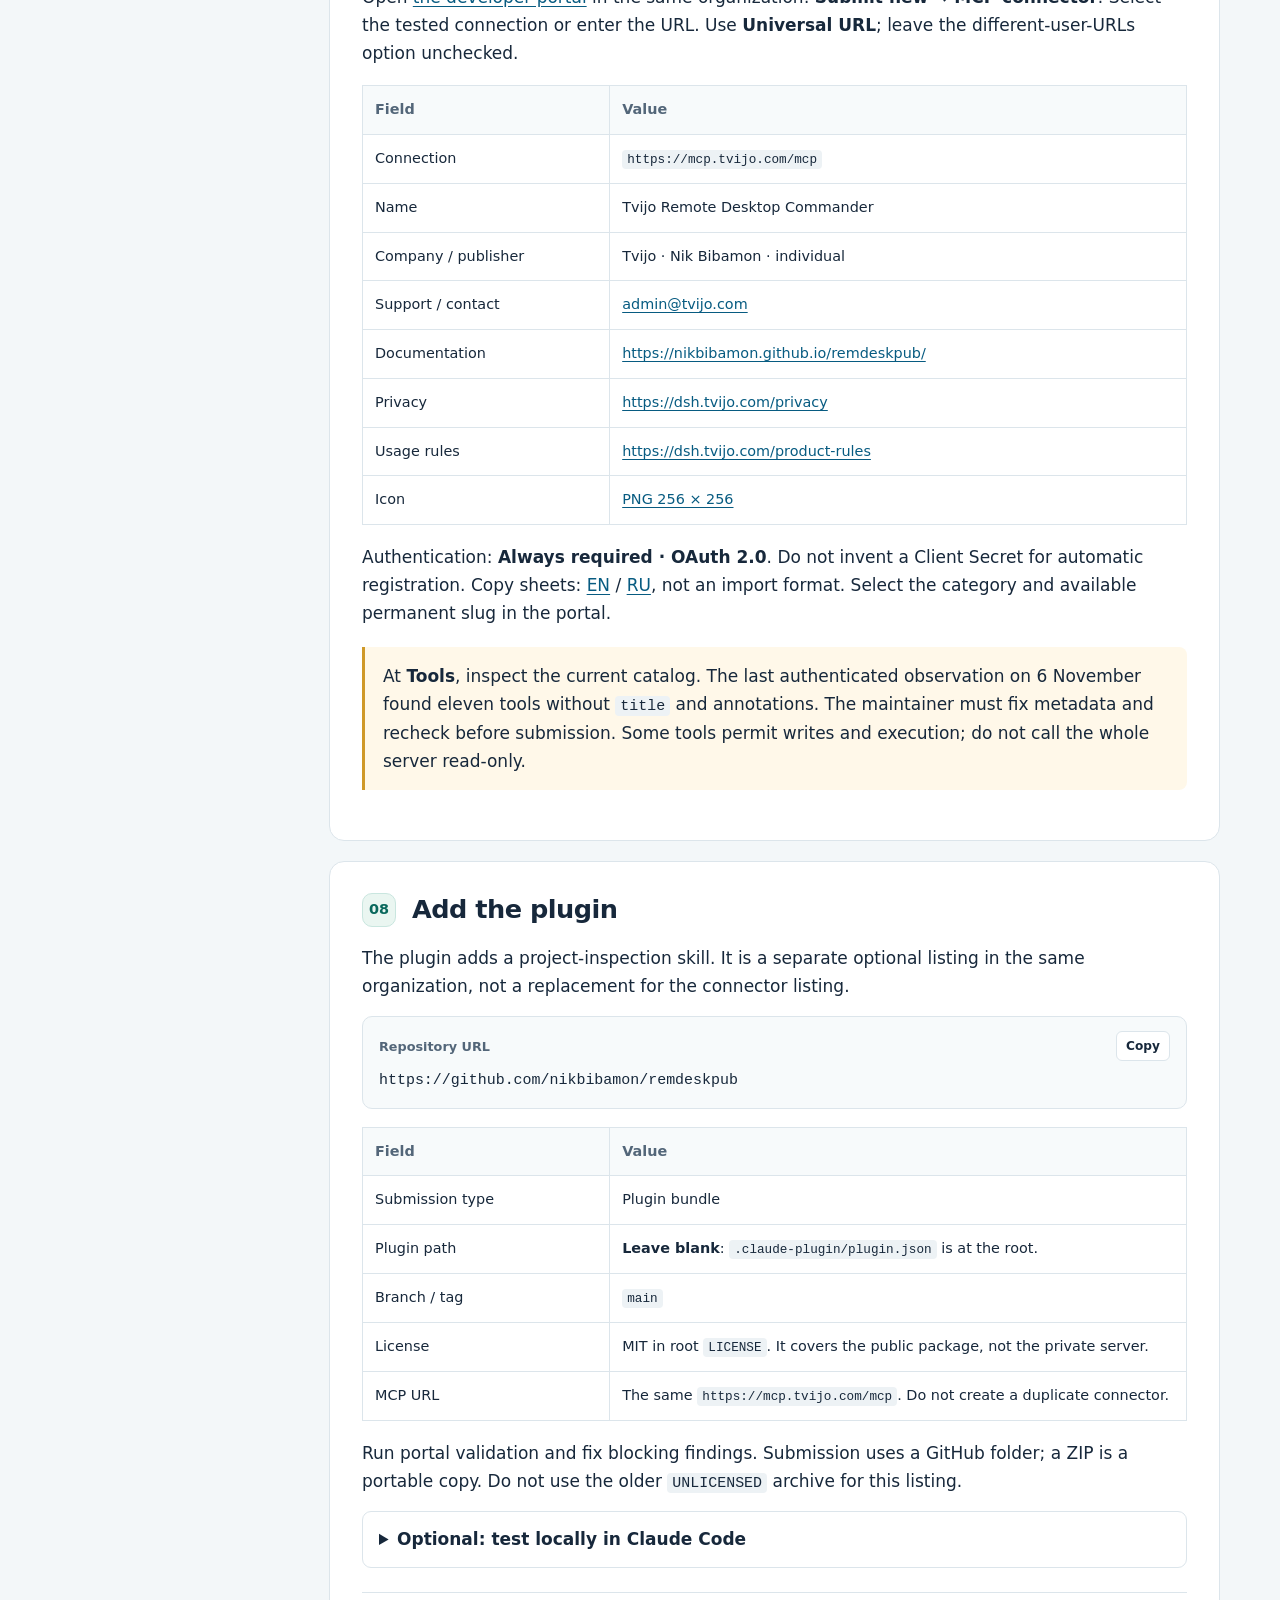
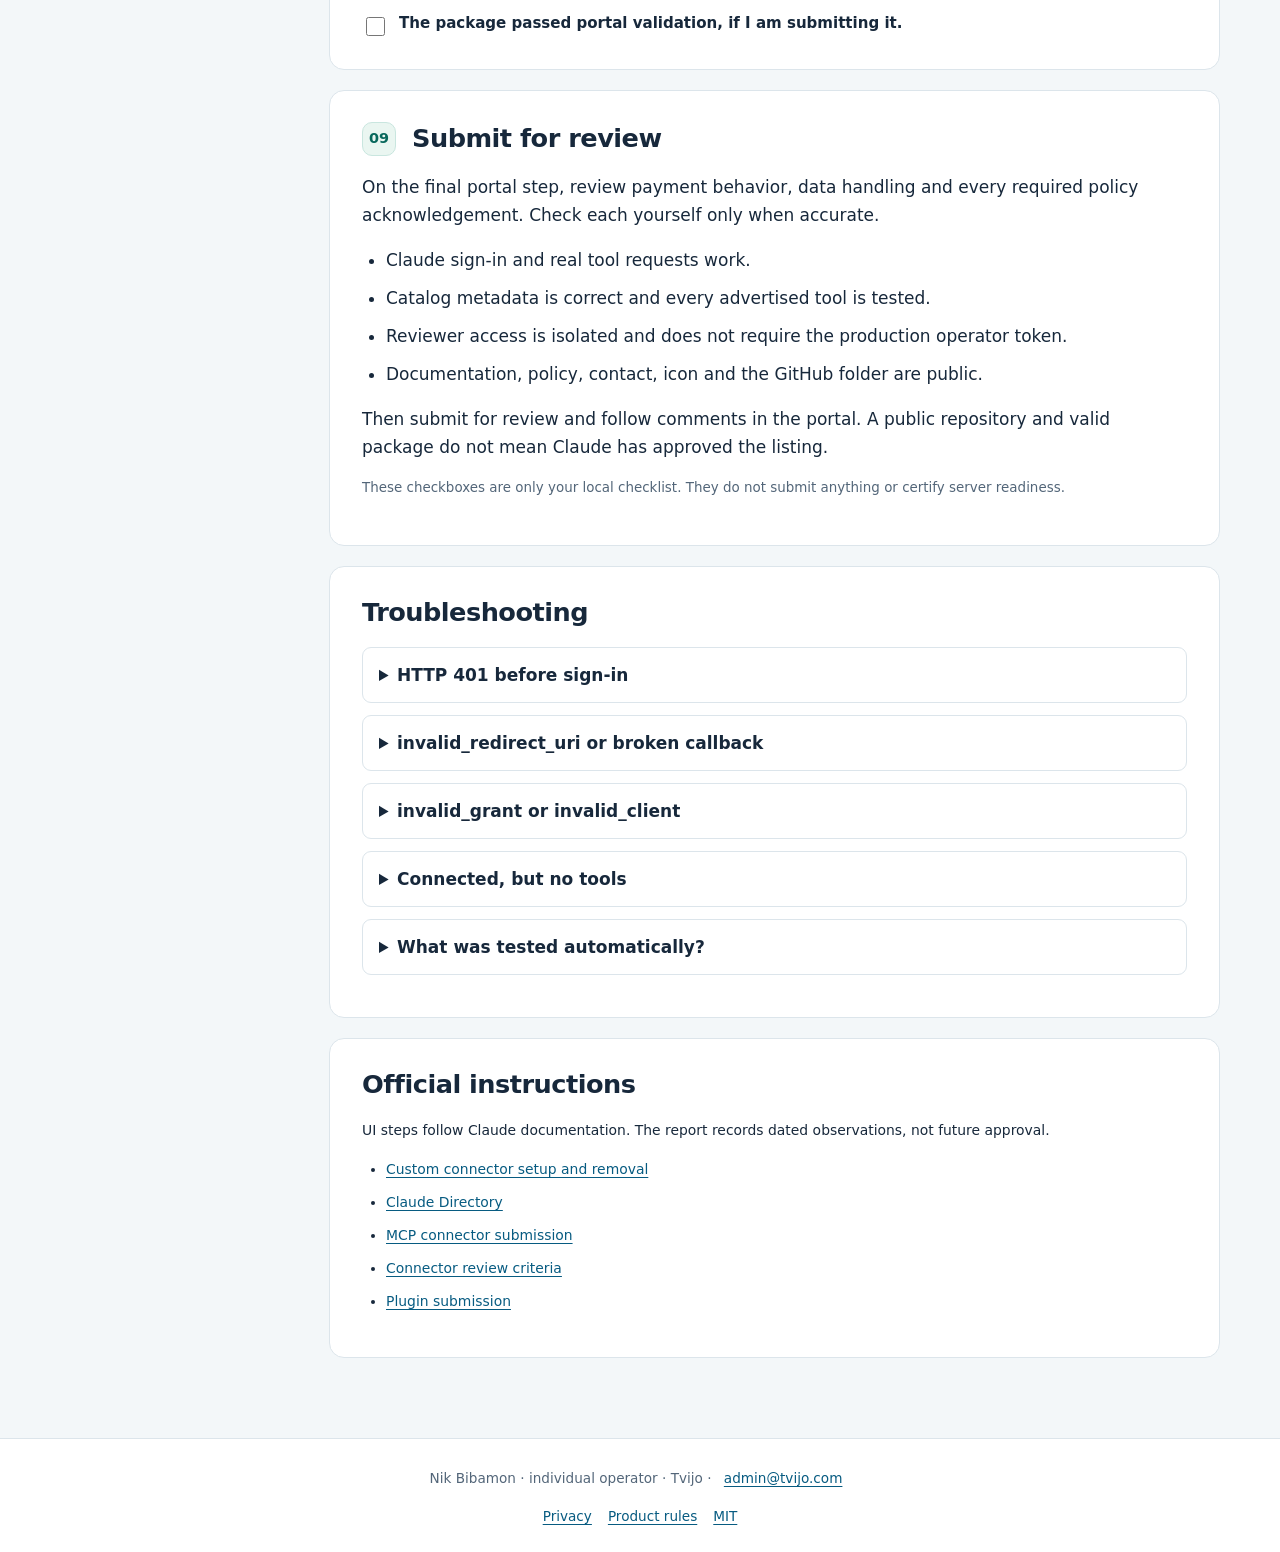
==== commit 7f026438: "docs: clarify isolated consent checks and connector removal AI-OS-Agent: codex AI-OS-Model: unknown-" ====
--- a/docs/index.html
+++ b/docs/index.html
@@ -6,13 +6,13 @@
 <div class="hero"><p class="eyebrow">Owner guide · Claude Directory</p><h1>RemDesk in Claude: connect and publish</h1><p class="lede">First verify the connection in your own Claude account. Then complete the connector listing and add the public plugin if you need it. Each step explains what to do and what success looks like.</p><div class="links"><a class="button primary" href="#step-1">Start with step 1 ↓</a><a class="button" href="https://github.com/nikbibamon/remdeskpub">Open repository ↗</a></div><p class="meta">Updated: 6 November 2026 · Not yet submitted to Claude</p><div class="summary-grid"><div class="summary-card"><span class="tag">Prepared</span><strong>Public package · MIT</strong><p><a href="https://github.com/nikbibamon/remdeskpub">remdeskpub</a>: plugin, listing copy, icon and synthetic review examples.</p></div><div class="summary-card"><span class="tag">Checked</span><strong>Public OAuth surface</strong><p>Discovery and unauthorized-request rejection work. Claude sign-in remains to be tested. <a href="oauth-status.json">Check results</a>.</p></div><div class="summary-card"><span class="tag pending">Your next step</span><strong>Your Claude session</strong><p>Complete owner consent, make safe tool requests and prepare separate reviewer access.</p></div></div></div>
 <div class="layout"><aside class="side"><p class="side-title">On this page</p><nav aria-label="On this page"><a href="#step-1">1. Prepare your account</a><a href="#step-2">2. Add RemDesk</a><a href="#step-3">3. Approve access</a><a href="#step-4">4. Test the tools</a><a href="#step-5">5. Reconnect safely</a><a href="#step-6">6. Prepare reviewer access</a><a href="#step-7">7. Complete the listing</a><a href="#step-8">8. Add the plugin</a><a href="#step-9">9. Submit for review</a><a href="#help">Troubleshooting</a></nav><div class="progress-box js-only"><p><strong>Your checklist · <span id="progress-count">0 / 6</span></strong></p><progress value="0" max="6" aria-label="Your checklist"></progress><p>Only in this browser. Nothing is sent.</p><button class="quiet" type="button" data-reset>Reset checkmarks</button></div></aside><main class="content" id="content"><section class="step" id="step-1"><div class="step-heading"><span class="number">01</span><h2>Prepare your account</h2></div><p>Use the Claude account and organization that should own the listing. Submissions require an eligible paid plan; Team/Enterprise may require the owner role.</p>
 <ul><li>Publisher: <strong>Tvijo</strong>. Operator: <strong>Nik Bibamon, individual</strong>. Contact: <a href="mailto:admin@tvijo.com">admin@tvijo.com</a>. Country is unspecified; enter your actual country if required.</li><li>Your own test needs access to a RemDesk host and an authorized project. Have its owner place the <a href="https://github.com/nikbibamon/remdeskpub/tree/main/review-fixture">test files</a> in an allowed root.</li></ul>
-<div class="success"><p><strong>What you are submitting:</strong> RemDesk is one connector at the URL below. DSHREM (<code>com.tvijo/dshrem</code>) is a different product. This does not enable RootRemDesk or payments. Arcade is not required.</p></div><label class="check"><input type="checkbox" data-check="account"><span>I selected the right account and test project.</span></label></section><section class="step" id="step-2"><div class="step-heading"><span class="number">02</span><h2>Add RemDesk</h2></div><p>For an individual account, open <strong>Customize → Connectors → + Add → Add custom connector</strong>. If RemDesk already exists, open that connection.</p><div class="field"><div class="field-top"><span class="field-label">Name</span><button class="copy" type="button" data-copy="connector-name" data-success="Copied" data-fallback="Text selected: copy manually">Copy</button></div><pre><code id="connector-name">Tvijo Remote Desktop Commander</code></pre></div><div class="field"><div class="field-top"><span class="field-label">MCP server URL</span><button class="copy" type="button" data-copy="server-url" data-success="Copied" data-fallback="Text selected: copy manually">Copy</button></div><pre><code id="server-url">https://mcp.tvijo.com/mcp</code></pre></div>
+<div class="success"><p><strong>What you are submitting:</strong> RemDesk is one connector at the URL below. DSHREM (<code>com.tvijo/dshrem</code>) is a different product. This does not enable RootRemDesk or payments. </p></div><label class="check"><input type="checkbox" data-check="account"><span>I selected the right account and test project.</span></label></section><section class="step" id="step-2"><div class="step-heading"><span class="number">02</span><h2>Add RemDesk</h2></div><p>For an individual account, open <strong>Customize → Connectors → + Add → Add custom connector</strong>. If RemDesk already exists, open that connection.</p><div class="field"><div class="field-top"><span class="field-label">Name</span><button class="copy" type="button" data-copy="connector-name" data-success="Copied" data-fallback="Text selected: copy manually">Copy</button></div><pre><code id="connector-name">Tvijo Remote Desktop Commander</code></pre></div><div class="field"><div class="field-top"><span class="field-label">MCP server URL</span><button class="copy" type="button" data-copy="server-url" data-success="Copied" data-fallback="Text selected: copy manually">Copy</button></div><pre><code id="server-url">https://mcp.tvijo.com/mcp</code></pre></div>
 <ol><li>Enter the name and URL without extra spaces.</li><li>Confirm authentication is <strong>OAuth</strong>. If asked how to register the client, choose <strong>Register automatically</strong>: the server advertises dynamic registration.</li><li>Select <strong>Sign in now</strong>. With <strong>Sign in when needed</strong>, a tool request starts sign-in.</li></ol>
 <details><summary>Team / Enterprise setup</summary><p>The organization owner adds it through <strong>Organization settings → Connectors → Add → Custom → Web</strong>. Members then use <strong>Customize → Connectors → Connect</strong>. Labels can vary between interface versions.</p></details></section><section class="step" id="step-3"><div class="step-heading"><span class="number">03</span><h2>Approve access</h2></div><p>Claude opens authorization. Before entering anything, verify the domain is <strong>https://mcp.tvijo.com</strong>. Read the displayed permissions.</p>
-<div class="notice"><p><strong>Current implementation:</strong> source documents consent using a <em>host operator approval token</em>, not email sign-in. This screen has not yet been exercised through Claude. If it differs, stop and record a sanitized error.</p></div>
-<ol><li>If you own the host and see the approval field, obtain the existing token from its configured source on your host. The RemDesk startup option <code>-oauth-admin-token-file</code> selects that file. Do not replace the key.</li><li>Enter it only in the verified HTTPS consent form if its permissions fit your test. <strong>Never send it to Claude, GitHub, support or a reviewer.</strong></li><li>Select <strong>Approve</strong> if shown and wait to return to Claude. Do not copy the callback URL: it may contain a one-time code.</li><li>If you lack the token or host access, ask the owner for suitable access. MIT does not issue a hosted account or server.</li></ol>
+<div class="notice"><p><strong>Current implementation:</strong> source documents consent using a <em>host operator approval token</em>, not email sign-in. This screen has not yet been exercised through Claude. First have the maintainer verify the flow using isolated test access. Do not use a shared production operator token for this initial check or reviewer access.</p></div>
+<ol><li>Once isolated test access is prepared and you own it, obtain only that test deployment’s token from its configured source. The RemDesk startup option <code>-oauth-admin-token-file</code> selects that file. Do not replace the key.</li><li>Enter it only in the verified HTTPS consent form if its permissions fit your test. <strong>Never send it to Claude, GitHub, support or a reviewer.</strong></li><li>Select <strong>Approve</strong> if shown and wait to return to Claude. Do not copy the callback URL: it may contain a one-time code.</li><li>If you lack the token or host access, ask the owner for suitable access. MIT does not issue a hosted account or server.</li></ol>
 <div class="success"><p><strong>Success:</strong> Claude shows the connection as available, and a tool request does not send you back to sign-in.</p></div><label class="check"><input type="checkbox" data-check="consent"><span>I completed consent and returned to Claude without an error.</span></label></section><section class="step" id="step-4"><div class="step-heading"><span class="number">04</span><h2>Test the tools</h2></div><p>Start a new conversation and enable RemDesk under <strong>+ → Connectors</strong>. Begin with safe read-only checks.</p><div class="field"><div class="field-top"><span class="field-label">Prompt 1 · status</span><button class="copy" type="button" data-copy="prompt-health" data-success="Copied" data-fallback="Text selected: copy manually">Copy</button></div><pre><code id="prompt-health">Check RemDesk status. Do not change files, run commands or submit tasks. Show the actual tool response.</code></pre></div><div class="field"><div class="field-top"><span class="field-label">Prompt 2 · commands</span><button class="copy" type="button" data-copy="prompt-commands" data-success="Copied" data-fallback="Text selected: copy manually">Copy</button></div><pre><code id="prompt-commands">List commands approved by RemDesk and their argument restrictions. Do not execute anything.</code></pre></div><div class="field"><div class="field-top"><span class="field-label">Prompt 3 · project</span><button class="copy" type="button" data-copy="prompt-files" data-success="Copied" data-fallback="Text selected: copy manually">Copy</button></div><pre><code id="prompt-files">Read README.md and app.py in my authorized review-fixture project and explain the greeting function. If you do not know the path, ask me. Make no changes.</code></pre></div>
-<p>Confirm Claude actually called a tool. The explanation should match <code>app.py</code>. On denial, verify the authorized path instead of granting the whole host.</p><p>Keep the date, tool names and result. Exclude keys, tokens and callback URLs containing codes from screenshots.</p><label class="check"><input type="checkbox" data-check="tools"><span>I observed actual tool responses.</span></label></section><section class="step" id="step-5"><div class="step-heading"><span class="number">05</span><h2>Reconnect safely</h2></div><ol><li>In <strong>Customize → Connectors</strong>, select RemDesk and use the available disconnect action or <strong>Remove</strong> in its menu.</li><li>In a new conversation, confirm the removed connection no longer provides tools. A conversation toggle is not connection removal.</li><li>Add the same URL again, or use <strong>Connect</strong> if it remains configured. Repeat sign-in and the status request.</li></ol>
+<p>Confirm Claude actually called a tool. The explanation should match <code>app.py</code>. On denial, verify the authorized path instead of granting the whole host.</p><p>Keep the date, tool names and result. Exclude keys, tokens and callback URLs containing codes from screenshots.</p><label class="check"><input type="checkbox" data-check="tools"><span>I observed actual tool responses.</span></label></section><section class="step" id="step-5"><div class="step-heading"><span class="number">05</span><h2>Reconnect safely</h2></div><ol><li>In <strong>Customize → Connectors</strong>, select RemDesk and use <strong>Remove</strong> in its connection menu (open the three-dot menu if necessary).</li><li>In a new conversation, confirm the removed connection no longer provides tools. A conversation toggle is not connection removal.</li><li>Add the same URL again, or use <strong>Connect</strong> if it remains configured. Repeat sign-in and the status request.</li></ol>
 <div class="notice"><p>This checks <strong>client</strong> disconnection and reconnection. Server revocation, expiry and refresh need separate tests on isolated access. Do not stop production or activate a global kill switch for this test.</p></div><label class="check"><input type="checkbox" data-check="reconnect"><span>I reconnected and checked a tool response.</span></label></section><section class="step" id="step-6"><div class="step-heading"><span class="number">06</span><h2>Prepare reviewer access</h2></div><p>A reviewer needs separate access to synthetic data. The production operator token is not a reviewer account.</p><ol><li>Have the maintainer prepare isolated access and a fixture <strong>on the submitted endpoint</strong>. A different staging test does not prove this connection works.</li><li>Verify the reviewer can sign in without your account or operator token.</li><li>Follow the <a href="reviewer-guide.md">reviewer guide</a> and <a href="review-cases.json">cases</a> for every exposed tool. Write only a new fixture file, execute only approved harmless commands, and set a separate allowance for paid tasks.</li><li>Provide access details only in secure portal fields.</li></ol>
 <div class="notice"><p><strong>Still unverified:</strong> separate reviewer sign-in and a complete Claude OAuth journey. If access only works through a shared operator token, the service first needs a suitable review-access arrangement.</p></div><label class="check"><input type="checkbox" data-check="reviewer"><span>Separate reviewer access has actually been tested.</span></label></section><section class="step" id="step-7"><div class="step-heading"><span class="number">07</span><h2>Complete the listing</h2></div><p>Open <a href="https://claude.ai/directory/manage">the developer portal</a> in the same organization: <strong>Submit new → MCP connector</strong>. Select the tested connection or enter the URL. Use <strong>Universal URL</strong>; leave the different-user-URLs option unchecked.</p><div class="table-wrap"><table><thead><tr><th>Field</th><th>Value</th></tr></thead><tbody><tr><td>Connection</td><td><code>https://mcp.tvijo.com/mcp</code></td></tr><tr><td>Name</td><td>Tvijo Remote Desktop Commander</td></tr><tr><td>Company / publisher</td><td>Tvijo · Nik Bibamon · individual</td></tr><tr><td>Support / contact</td><td><a href="mailto:admin@tvijo.com">admin@tvijo.com</a></td></tr><tr><td>Documentation</td><td><a href="https://nikbibamon.github.io/remdeskpub/">https://nikbibamon.github.io/remdeskpub/</a></td></tr><tr><td>Privacy</td><td><a href="https://dsh.tvijo.com/privacy">https://dsh.tvijo.com/privacy</a></td></tr><tr><td>Usage rules</td><td><a href="https://dsh.tvijo.com/product-rules">https://dsh.tvijo.com/product-rules</a></td></tr><tr><td>Icon</td><td><a href="assets/tvijo-icon-256.png">PNG 256 × 256</a></td></tr></tbody></table></div>
 <p>Authentication: <strong>Always required · OAuth 2.0</strong>. Do not invent a Client Secret for automatic registration. Copy sheets: <a href="listing.en.json">EN</a> / <a href="listing.ru.json">RU</a>, not an import format. Select the category and available permanent slug in the portal.</p>
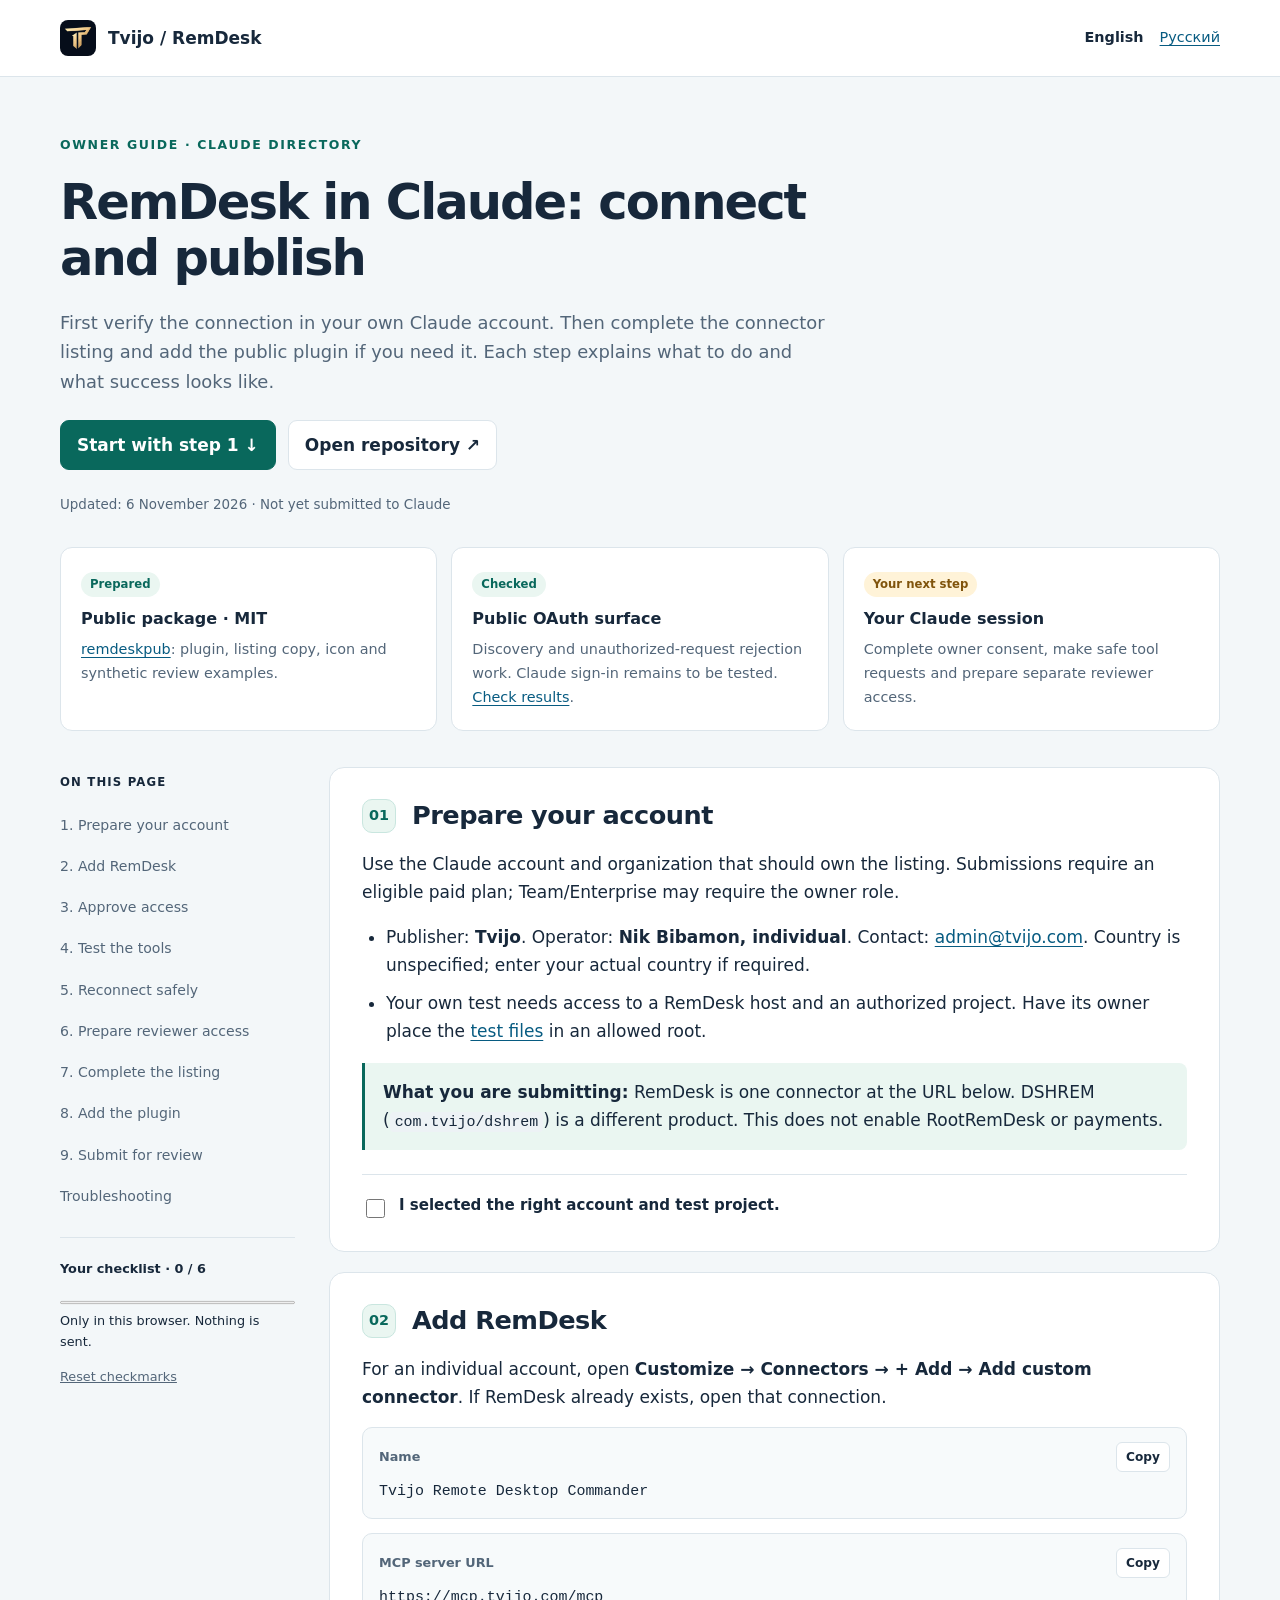
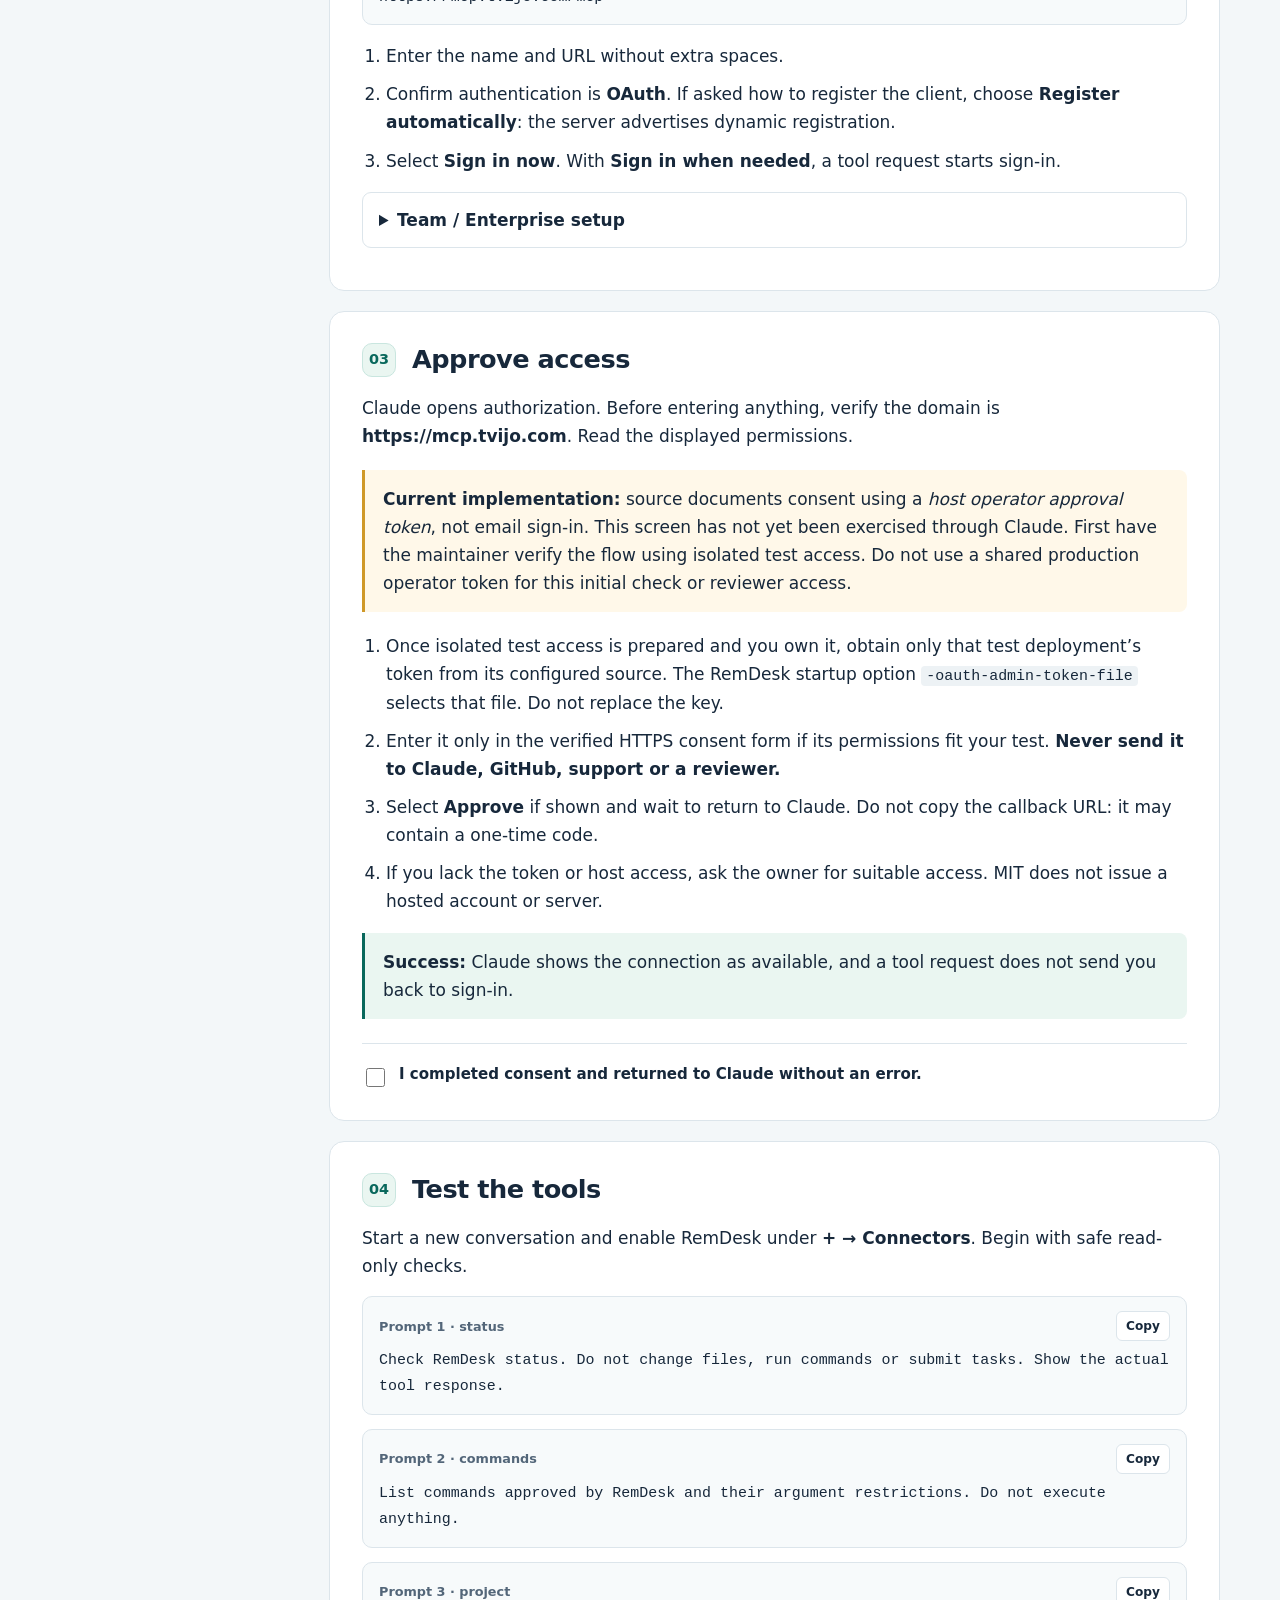
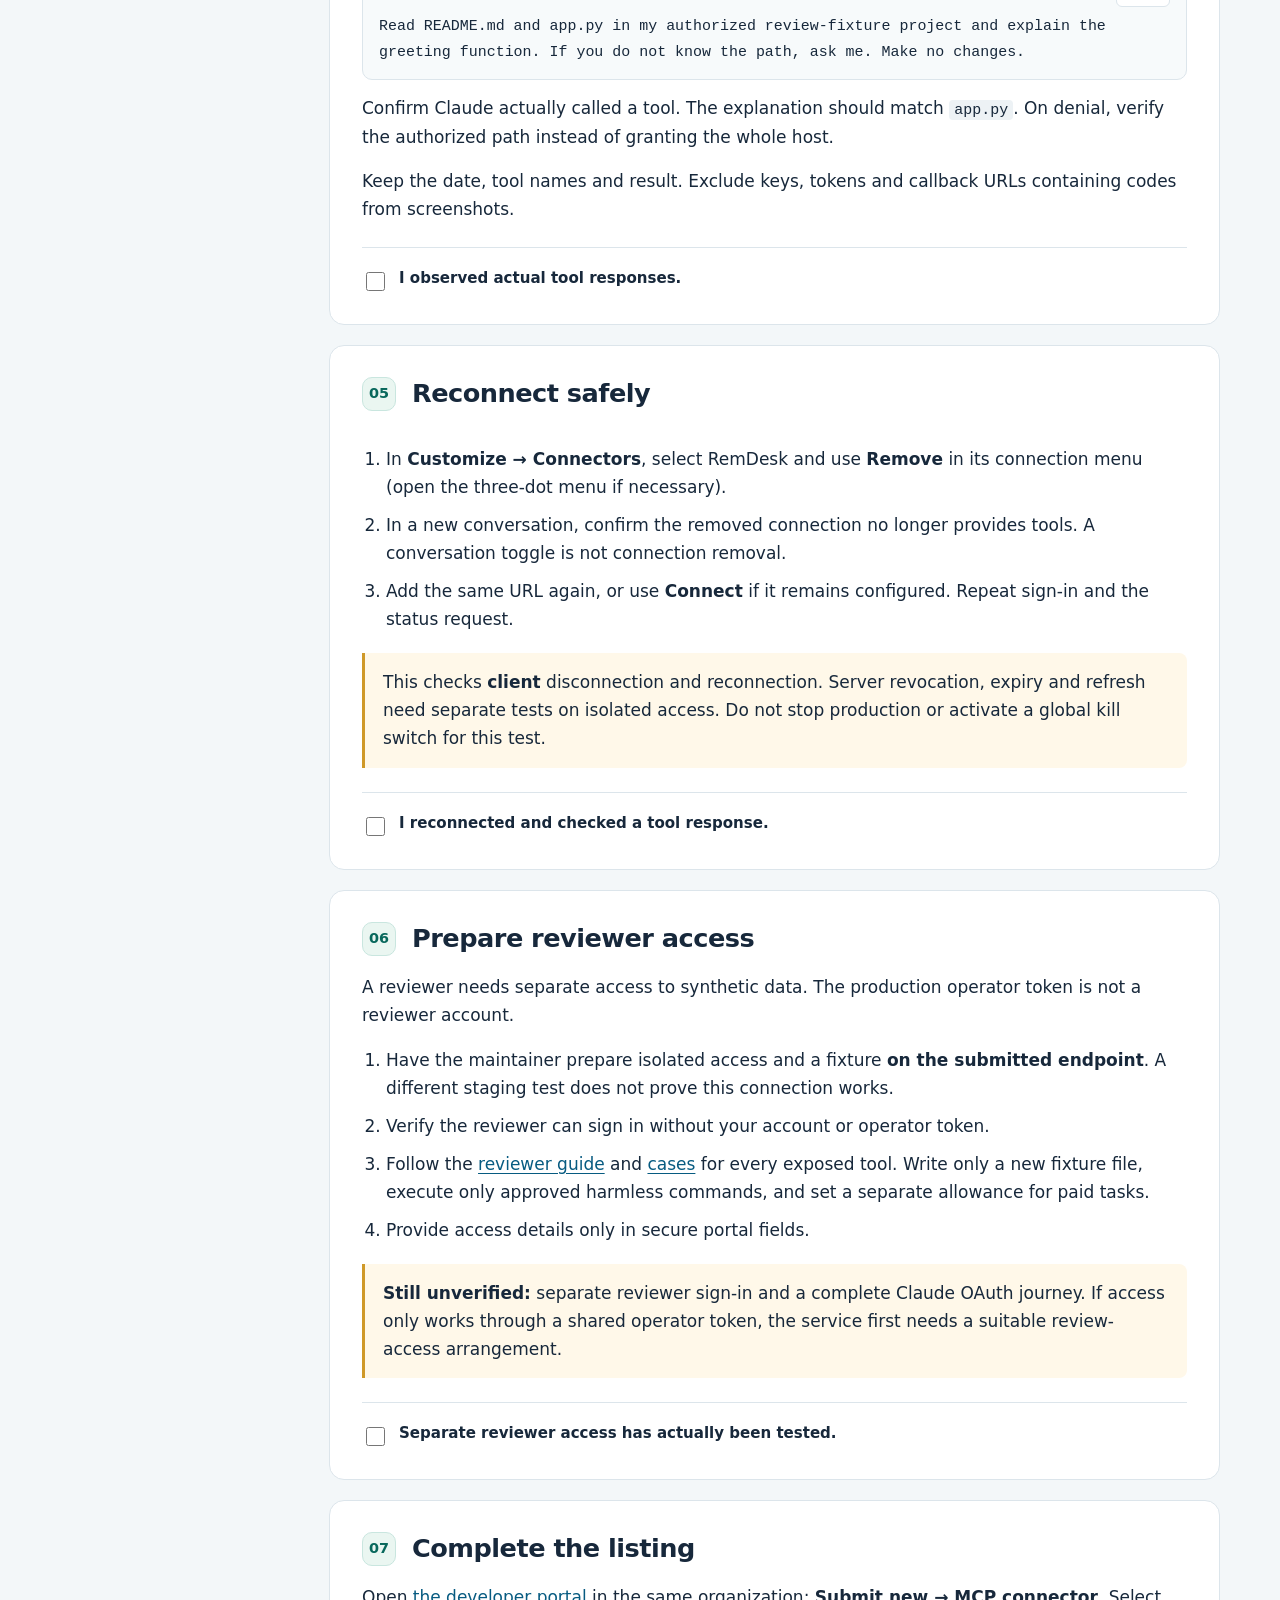
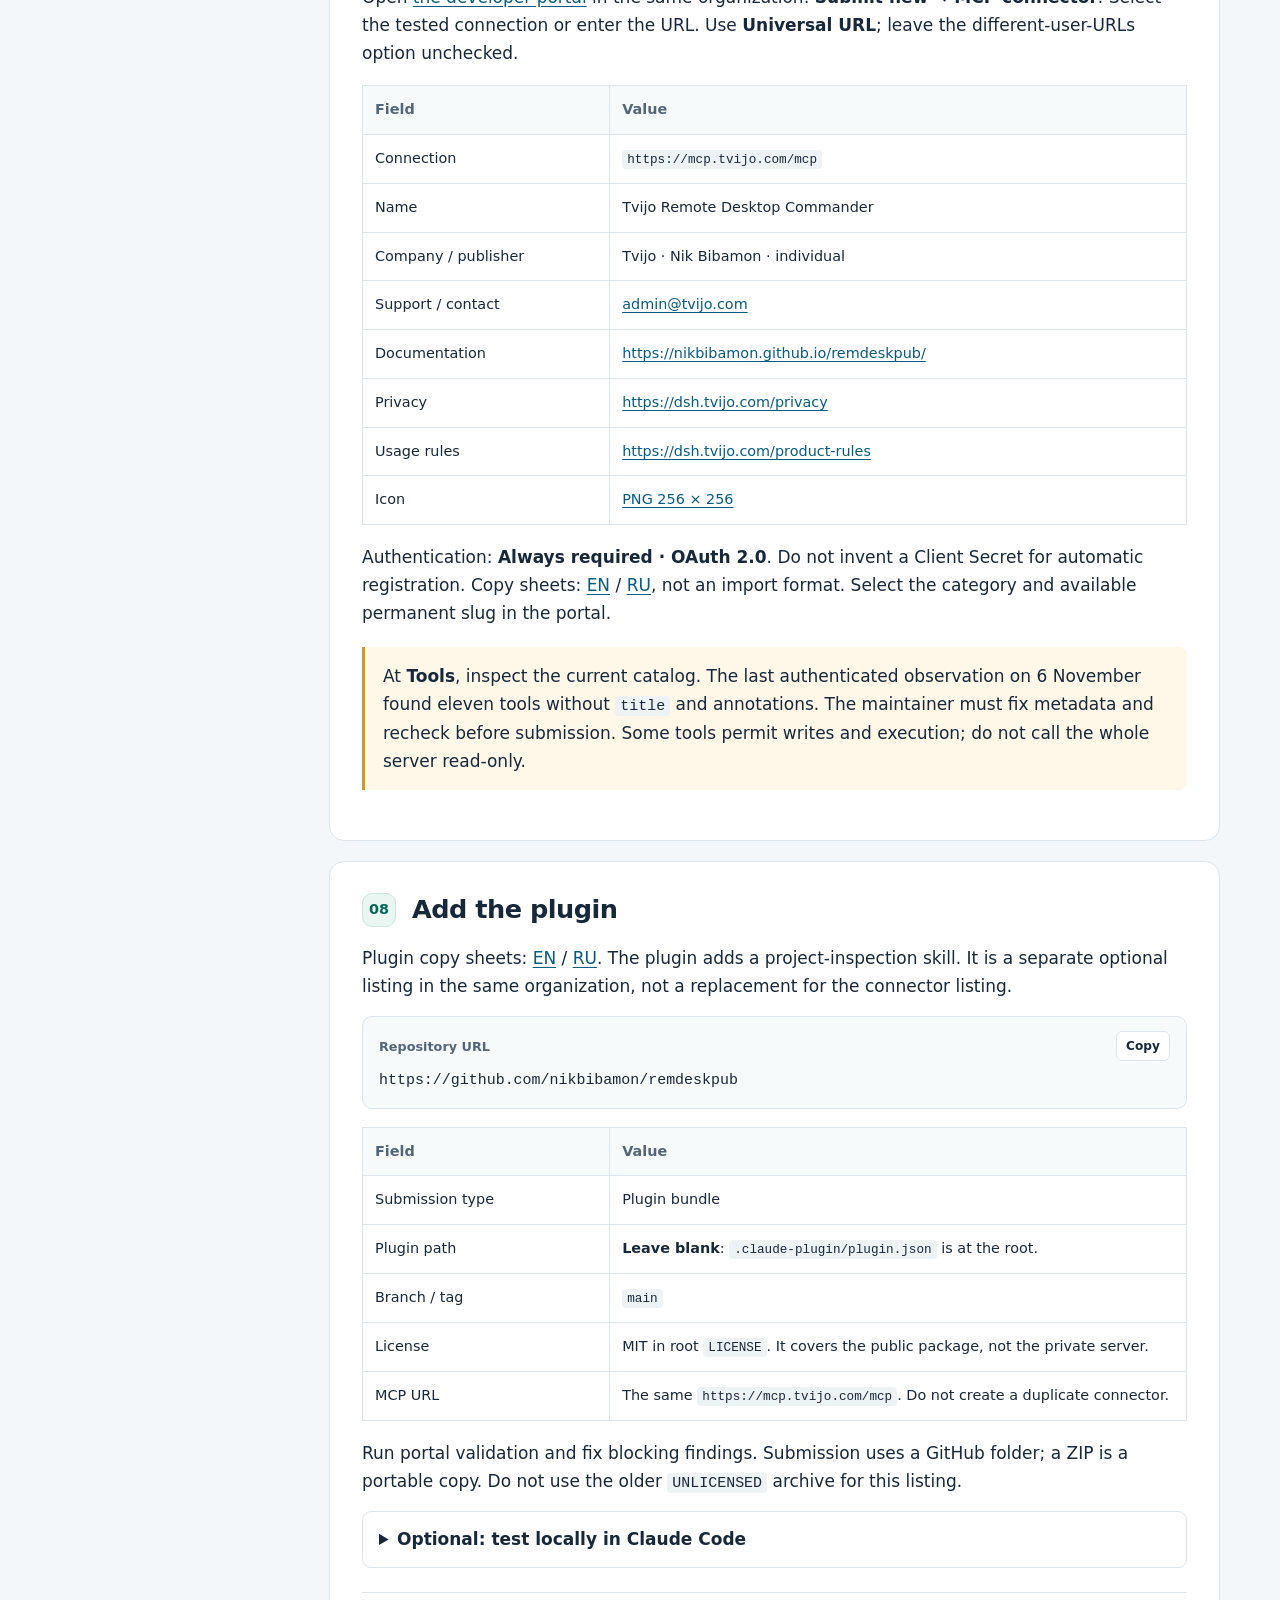
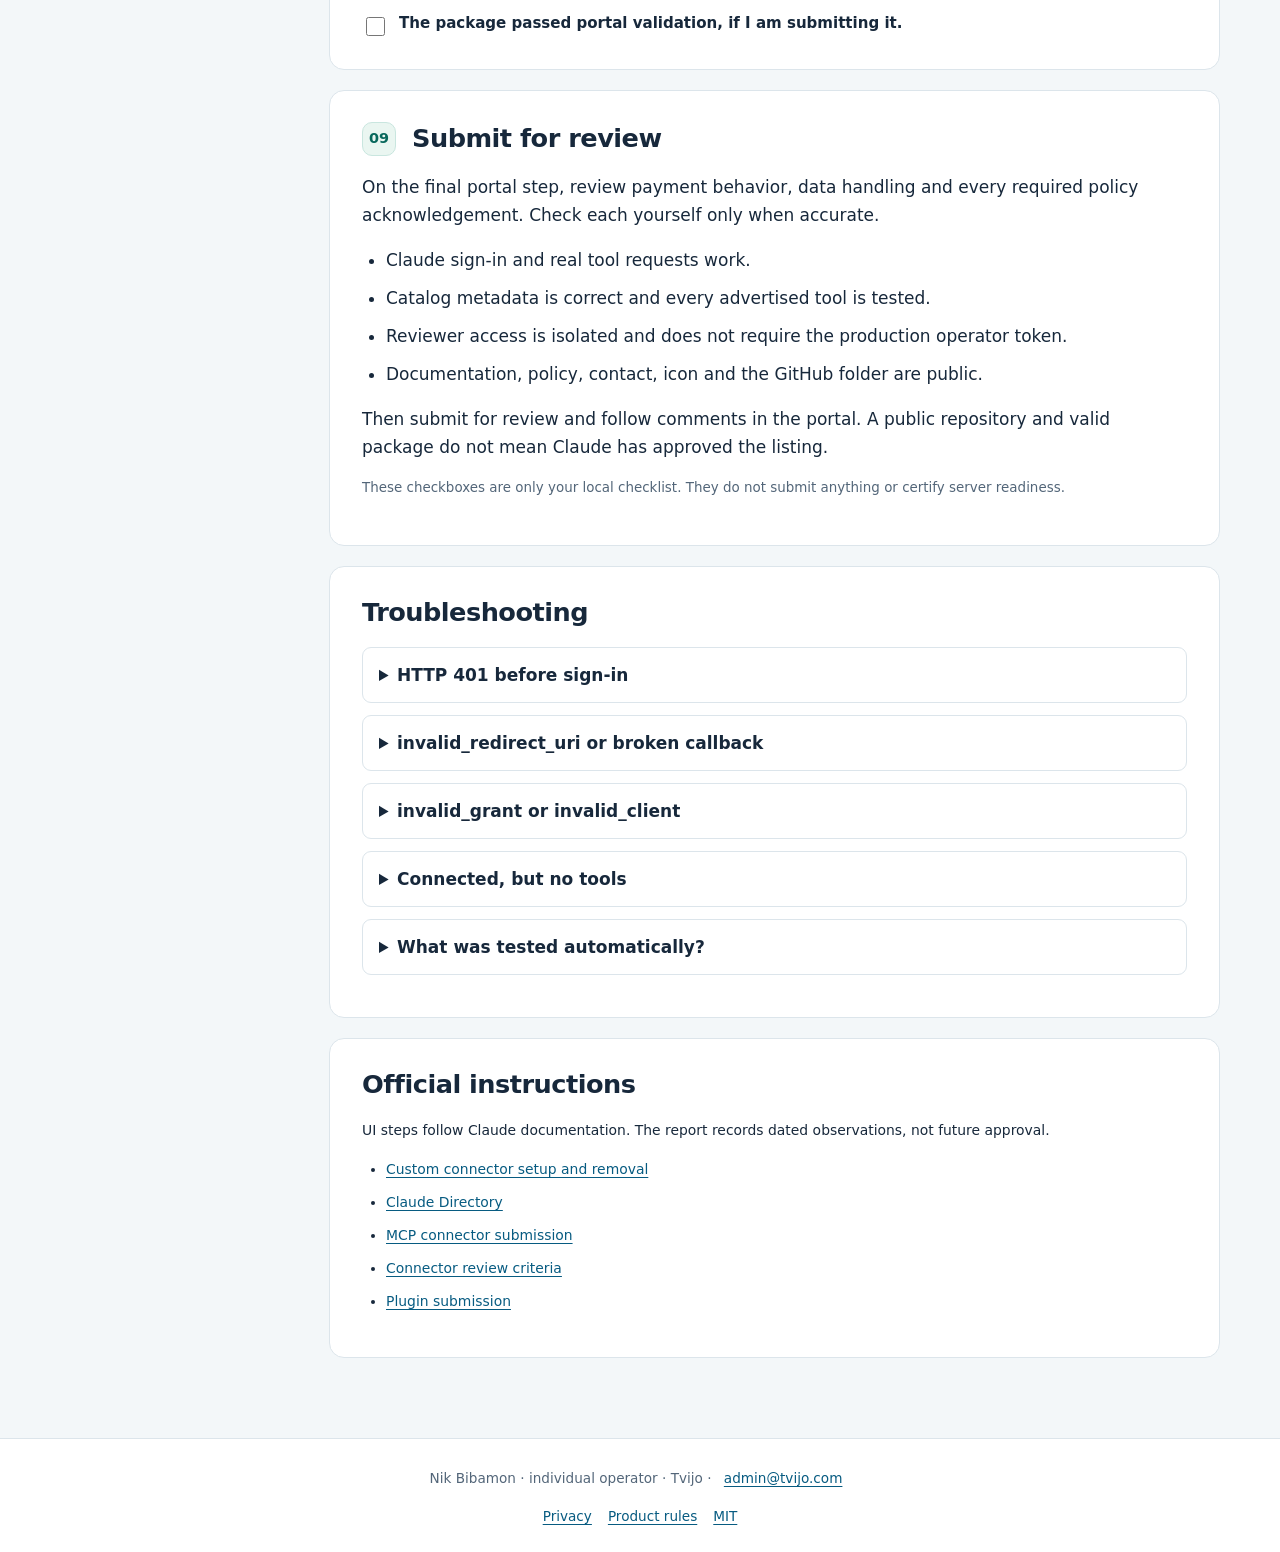
==== commit ea3c0dfd: "docs: link published guide and separate connector and plugin forms AI-OS-Agent: codex AI-OS-Model: u" ====
--- a/docs/index.html
+++ b/docs/index.html
@@ -15,8 +15,8 @@
 <p>Confirm Claude actually called a tool. The explanation should match <code>app.py</code>. On denial, verify the authorized path instead of granting the whole host.</p><p>Keep the date, tool names and result. Exclude keys, tokens and callback URLs containing codes from screenshots.</p><label class="check"><input type="checkbox" data-check="tools"><span>I observed actual tool responses.</span></label></section><section class="step" id="step-5"><div class="step-heading"><span class="number">05</span><h2>Reconnect safely</h2></div><ol><li>In <strong>Customize → Connectors</strong>, select RemDesk and use <strong>Remove</strong> in its connection menu (open the three-dot menu if necessary).</li><li>In a new conversation, confirm the removed connection no longer provides tools. A conversation toggle is not connection removal.</li><li>Add the same URL again, or use <strong>Connect</strong> if it remains configured. Repeat sign-in and the status request.</li></ol>
 <div class="notice"><p>This checks <strong>client</strong> disconnection and reconnection. Server revocation, expiry and refresh need separate tests on isolated access. Do not stop production or activate a global kill switch for this test.</p></div><label class="check"><input type="checkbox" data-check="reconnect"><span>I reconnected and checked a tool response.</span></label></section><section class="step" id="step-6"><div class="step-heading"><span class="number">06</span><h2>Prepare reviewer access</h2></div><p>A reviewer needs separate access to synthetic data. The production operator token is not a reviewer account.</p><ol><li>Have the maintainer prepare isolated access and a fixture <strong>on the submitted endpoint</strong>. A different staging test does not prove this connection works.</li><li>Verify the reviewer can sign in without your account or operator token.</li><li>Follow the <a href="reviewer-guide.md">reviewer guide</a> and <a href="review-cases.json">cases</a> for every exposed tool. Write only a new fixture file, execute only approved harmless commands, and set a separate allowance for paid tasks.</li><li>Provide access details only in secure portal fields.</li></ol>
 <div class="notice"><p><strong>Still unverified:</strong> separate reviewer sign-in and a complete Claude OAuth journey. If access only works through a shared operator token, the service first needs a suitable review-access arrangement.</p></div><label class="check"><input type="checkbox" data-check="reviewer"><span>Separate reviewer access has actually been tested.</span></label></section><section class="step" id="step-7"><div class="step-heading"><span class="number">07</span><h2>Complete the listing</h2></div><p>Open <a href="https://claude.ai/directory/manage">the developer portal</a> in the same organization: <strong>Submit new → MCP connector</strong>. Select the tested connection or enter the URL. Use <strong>Universal URL</strong>; leave the different-user-URLs option unchecked.</p><div class="table-wrap"><table><thead><tr><th>Field</th><th>Value</th></tr></thead><tbody><tr><td>Connection</td><td><code>https://mcp.tvijo.com/mcp</code></td></tr><tr><td>Name</td><td>Tvijo Remote Desktop Commander</td></tr><tr><td>Company / publisher</td><td>Tvijo · Nik Bibamon · individual</td></tr><tr><td>Support / contact</td><td><a href="mailto:admin@tvijo.com">admin@tvijo.com</a></td></tr><tr><td>Documentation</td><td><a href="https://nikbibamon.github.io/remdeskpub/">https://nikbibamon.github.io/remdeskpub/</a></td></tr><tr><td>Privacy</td><td><a href="https://dsh.tvijo.com/privacy">https://dsh.tvijo.com/privacy</a></td></tr><tr><td>Usage rules</td><td><a href="https://dsh.tvijo.com/product-rules">https://dsh.tvijo.com/product-rules</a></td></tr><tr><td>Icon</td><td><a href="assets/tvijo-icon-256.png">PNG 256 × 256</a></td></tr></tbody></table></div>
-<p>Authentication: <strong>Always required · OAuth 2.0</strong>. Do not invent a Client Secret for automatic registration. Copy sheets: <a href="listing.en.json">EN</a> / <a href="listing.ru.json">RU</a>, not an import format. Select the category and available permanent slug in the portal.</p>
-<div class="notice"><p>At <strong>Tools</strong>, inspect the current catalog. The last authenticated observation on 6 November found eleven tools without <code>title</code> and annotations. The maintainer must fix metadata and recheck before submission. Some tools permit writes and execution; do not call the whole server read-only.</p></div></section><section class="step" id="step-8"><div class="step-heading"><span class="number">08</span><h2>Add the plugin</h2></div><p>The plugin adds a project-inspection skill. It is a separate optional listing in the same organization, not a replacement for the connector listing.</p><div class="field"><div class="field-top"><span class="field-label">Repository URL</span><button class="copy" type="button" data-copy="repo-url" data-success="Copied" data-fallback="Text selected: copy manually">Copy</button></div><pre><code id="repo-url">https://github.com/nikbibamon/remdeskpub</code></pre></div><div class="table-wrap"><table><thead><tr><th>Field</th><th>Value</th></tr></thead><tbody><tr><td>Submission type</td><td>Plugin bundle</td></tr><tr><td>Plugin path</td><td><strong>Leave blank</strong>: <code>.claude-plugin/plugin.json</code> is at the root.</td></tr><tr><td>Branch / tag</td><td><code>main</code></td></tr><tr><td>License</td><td>MIT in root <code>LICENSE</code>. It covers the public package, not the private server.</td></tr><tr><td>MCP URL</td><td>The same <code>https://mcp.tvijo.com/mcp</code>. Do not create a duplicate connector.</td></tr></tbody></table></div>
+<p>Authentication: <strong>Always required · OAuth 2.0</strong>. Do not invent a Client Secret for automatic registration. Copy sheets: <a href="connector-listing.en.json">EN</a> / <a href="connector-listing.ru.json">RU</a>, not an import format. Select the category and available permanent slug in the portal.</p>
+<div class="notice"><p>At <strong>Tools</strong>, inspect the current catalog. The last authenticated observation on 6 November found eleven tools without <code>title</code> and annotations. The maintainer must fix metadata and recheck before submission. Some tools permit writes and execution; do not call the whole server read-only.</p></div></section><section class="step" id="step-8"><div class="step-heading"><span class="number">08</span><h2>Add the plugin</h2></div><p>Plugin copy sheets: <a href="listing.en.json">EN</a> / <a href="listing.ru.json">RU</a>. The plugin adds a project-inspection skill. It is a separate optional listing in the same organization, not a replacement for the connector listing.</p><div class="field"><div class="field-top"><span class="field-label">Repository URL</span><button class="copy" type="button" data-copy="repo-url" data-success="Copied" data-fallback="Text selected: copy manually">Copy</button></div><pre><code id="repo-url">https://github.com/nikbibamon/remdeskpub</code></pre></div><div class="table-wrap"><table><thead><tr><th>Field</th><th>Value</th></tr></thead><tbody><tr><td>Submission type</td><td>Plugin bundle</td></tr><tr><td>Plugin path</td><td><strong>Leave blank</strong>: <code>.claude-plugin/plugin.json</code> is at the root.</td></tr><tr><td>Branch / tag</td><td><code>main</code></td></tr><tr><td>License</td><td>MIT in root <code>LICENSE</code>. It covers the public package, not the private server.</td></tr><tr><td>MCP URL</td><td>The same <code>https://mcp.tvijo.com/mcp</code>. Do not create a duplicate connector.</td></tr></tbody></table></div>
 <p>Run portal validation and fix blocking findings. Submission uses a GitHub folder; a ZIP is a portable copy. Do not use the older <code>UNLICENSED</code> archive for this listing.</p>
 <details><summary>Optional: test locally in Claude Code</summary><p>Use a directory without an existing remdeskpub folder:</p><div class="field"><div class="field-top"><span class="field-label">Terminal</span><button class="copy" type="button" data-copy="local-install" data-success="Copied" data-fallback="Text selected: copy manually">Copy</button></div><pre><code id="local-install">git clone https://github.com/nikbibamon/remdeskpub.git
 cd remdeskpub
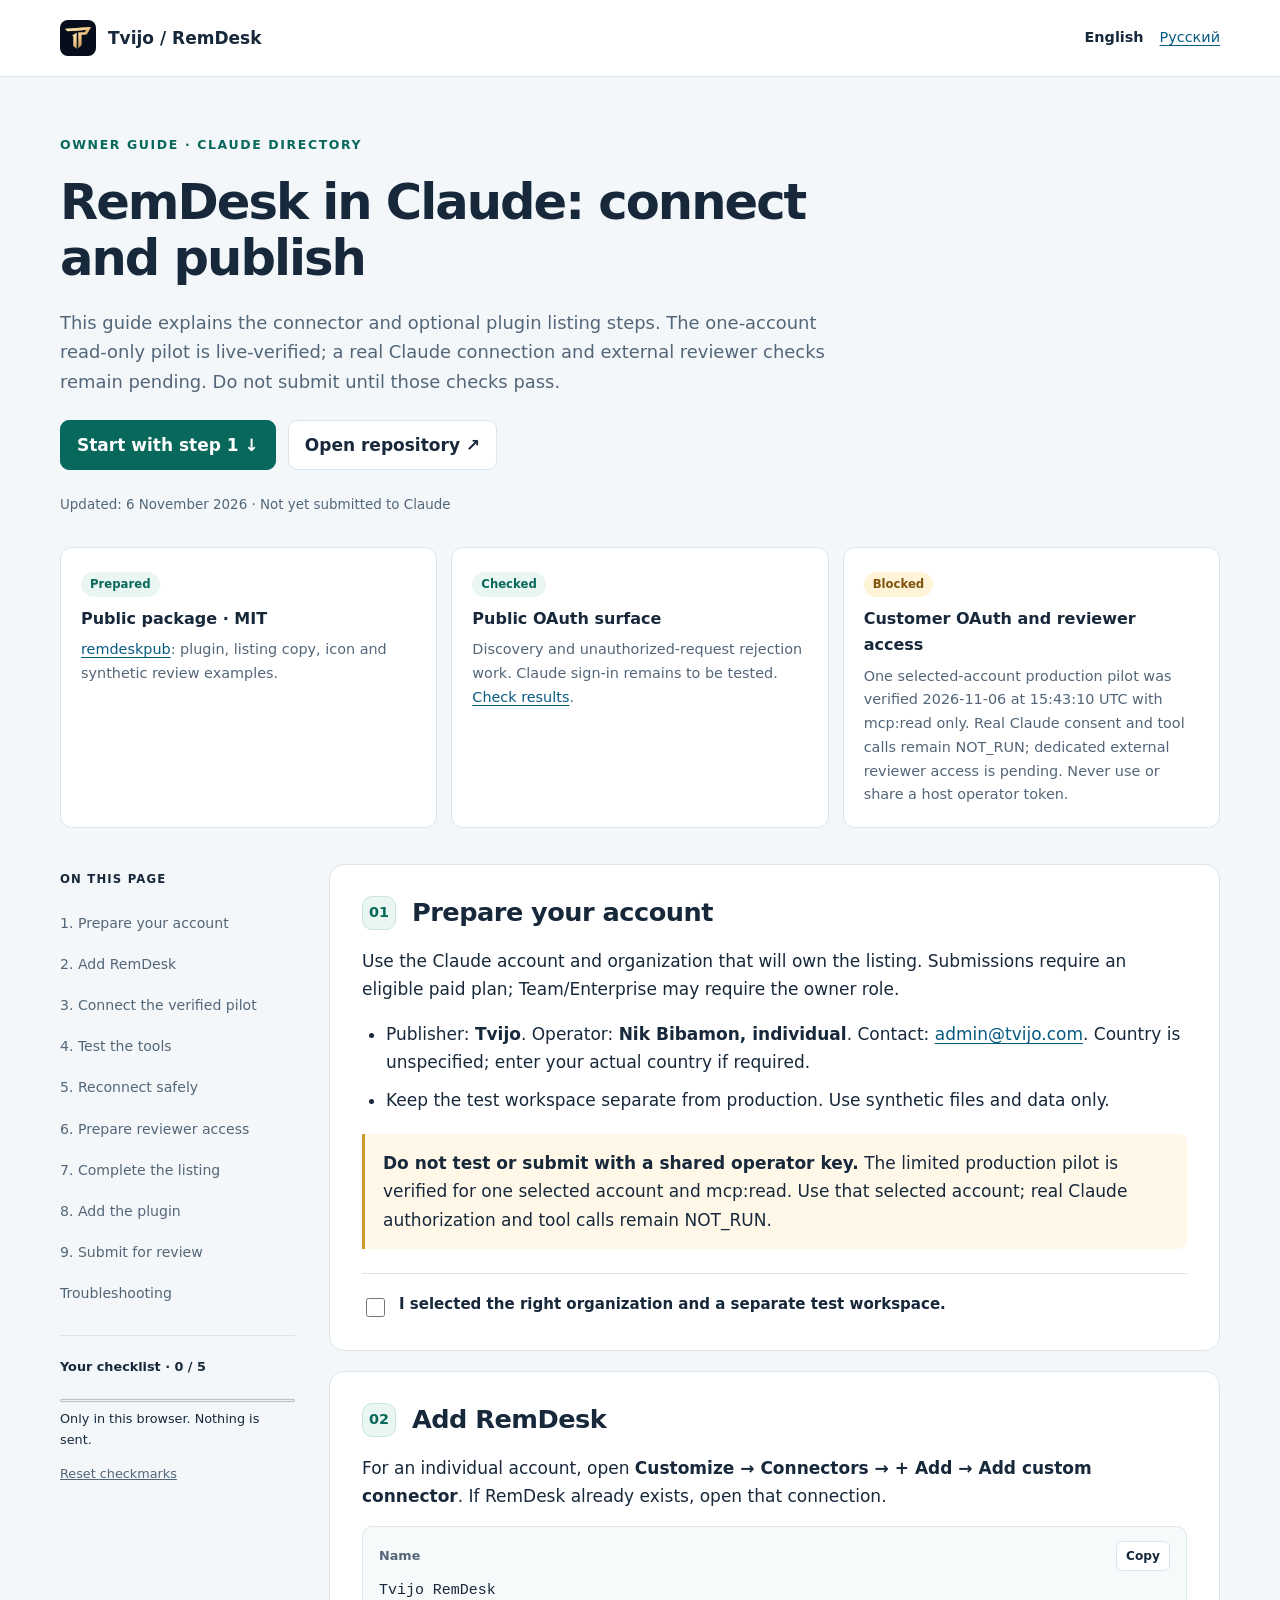
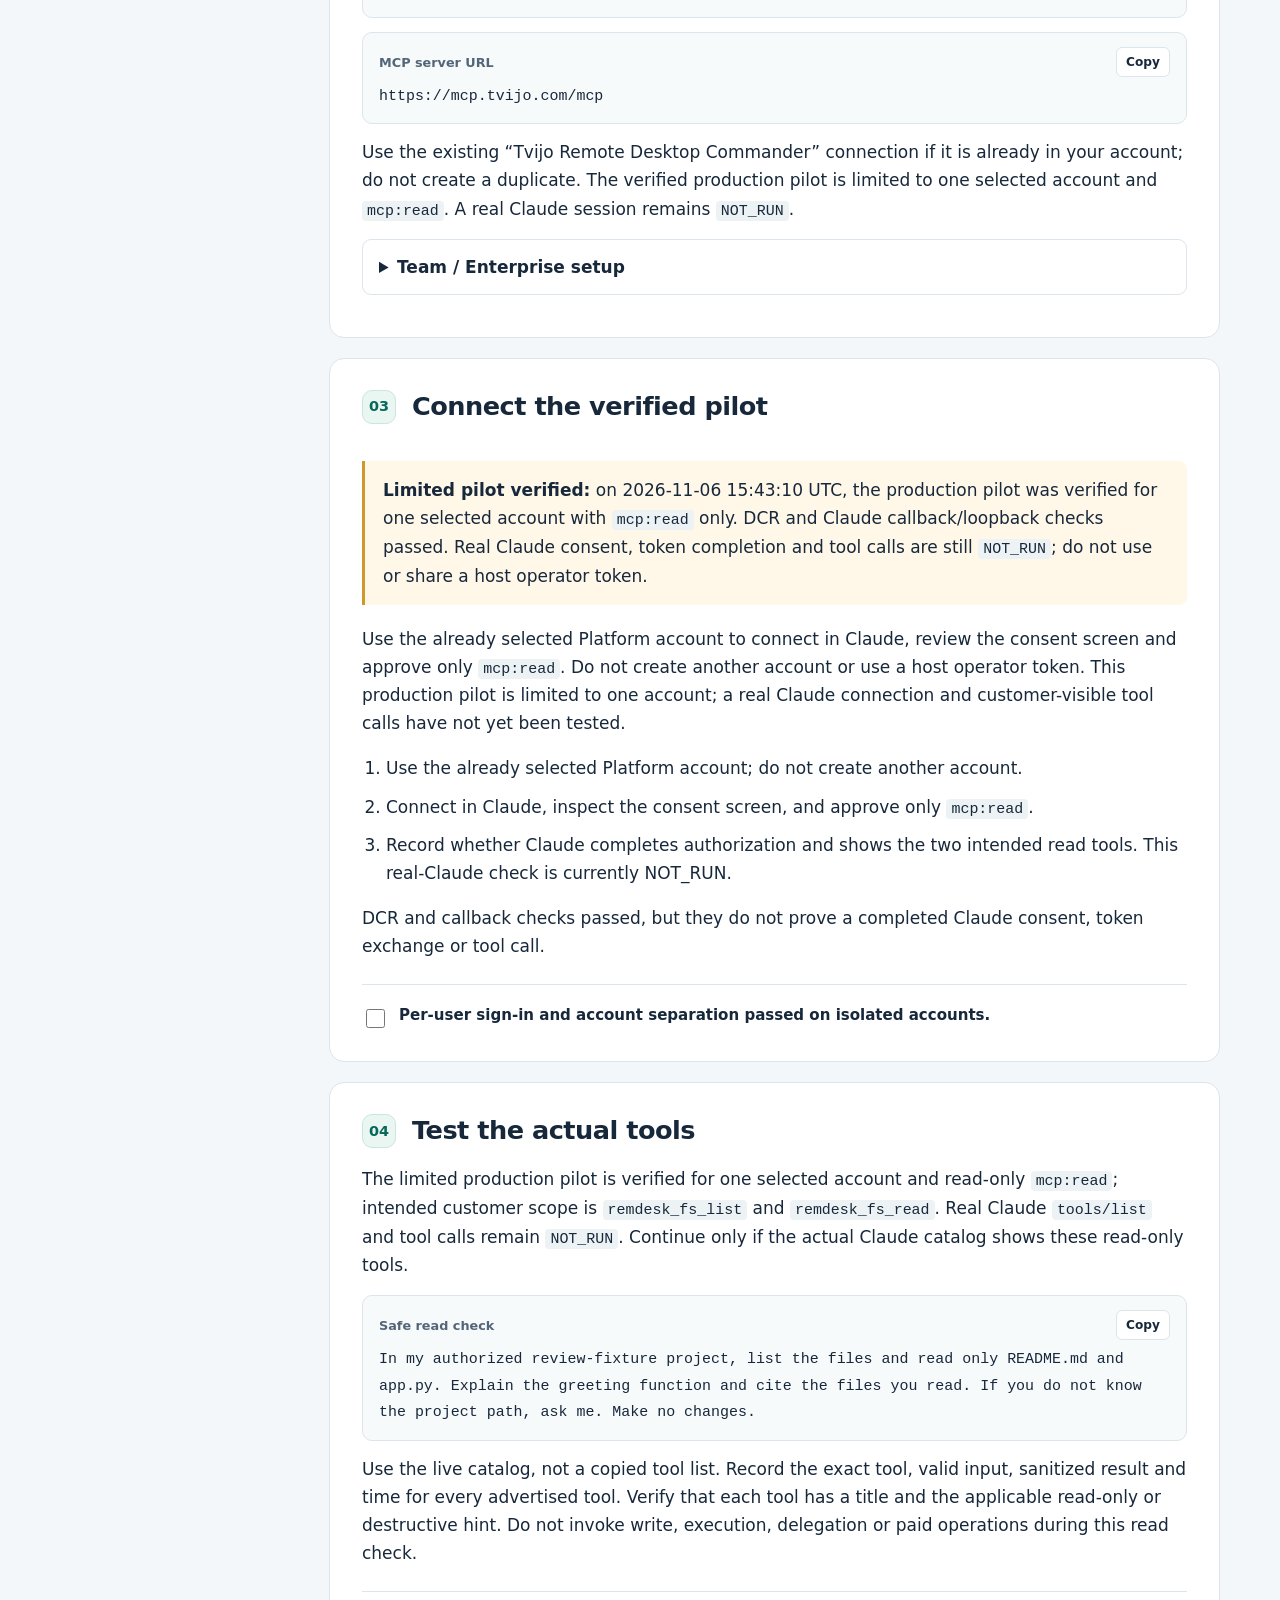
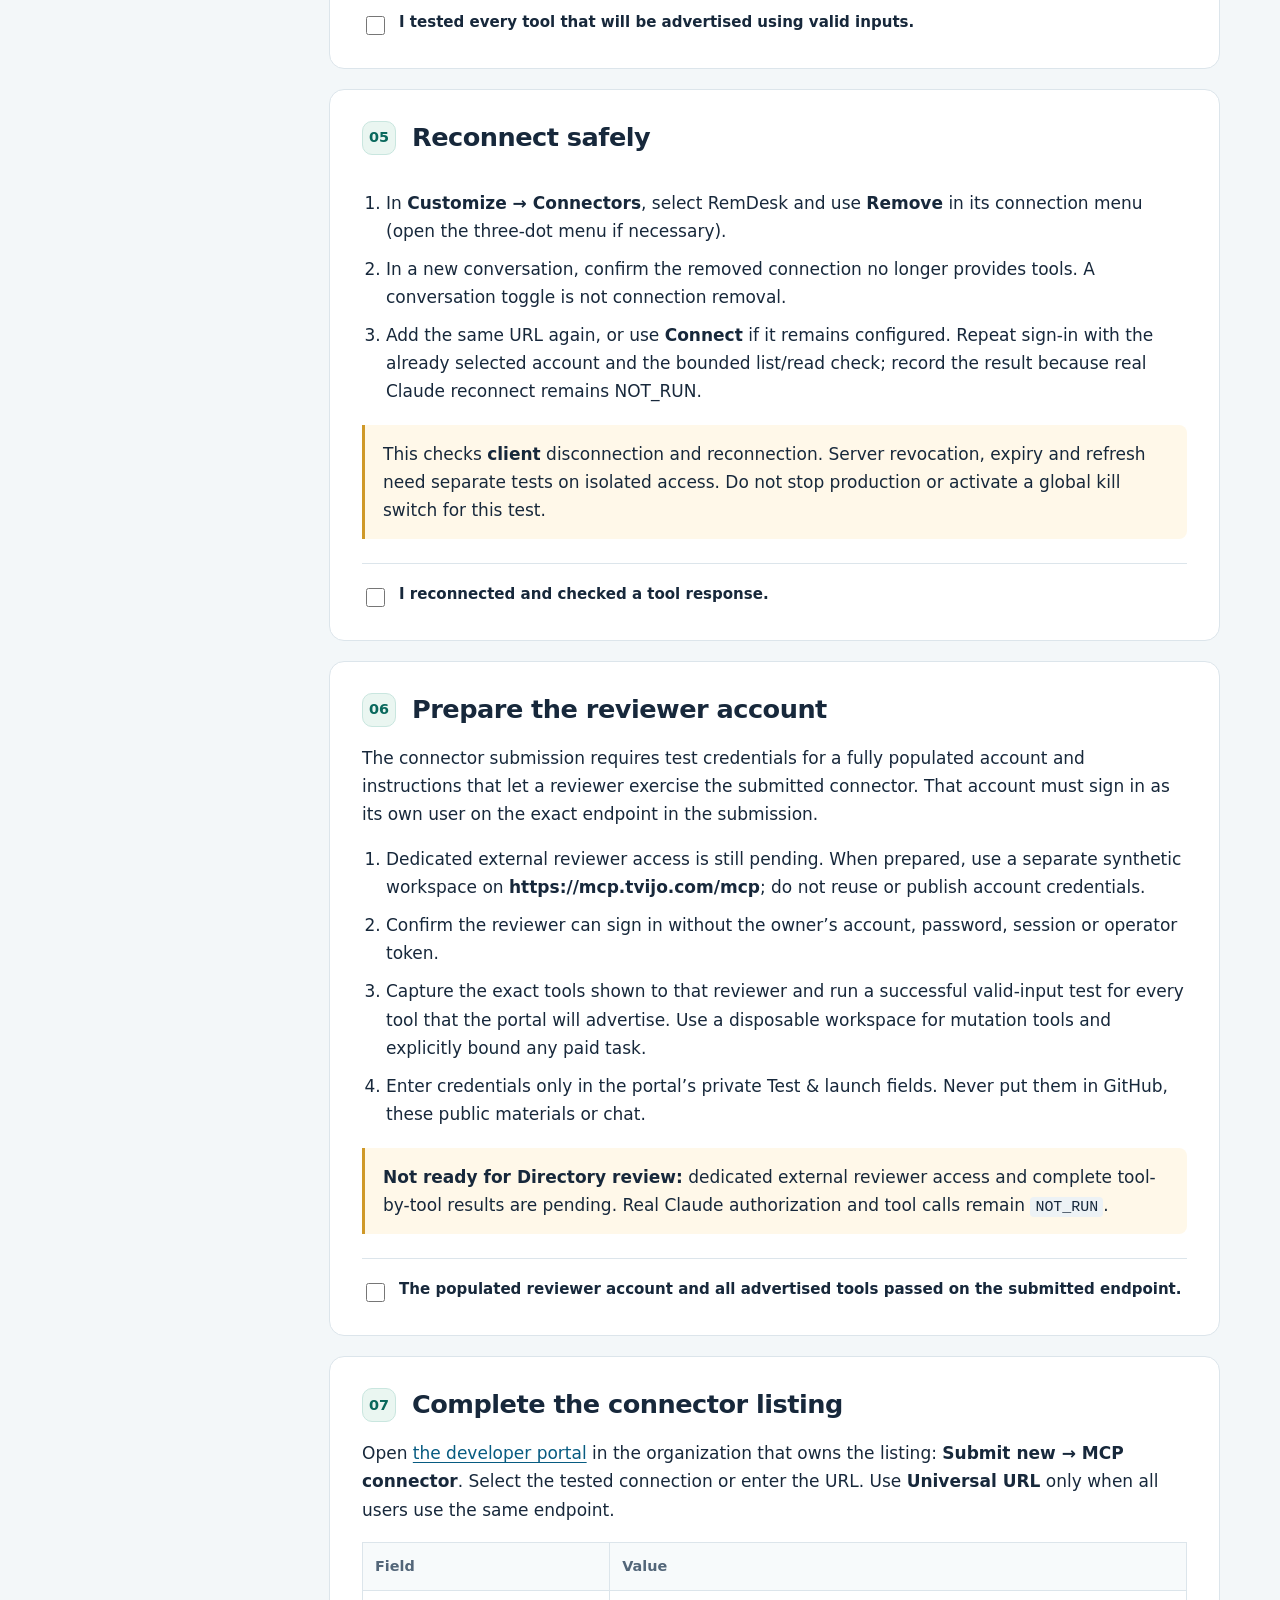
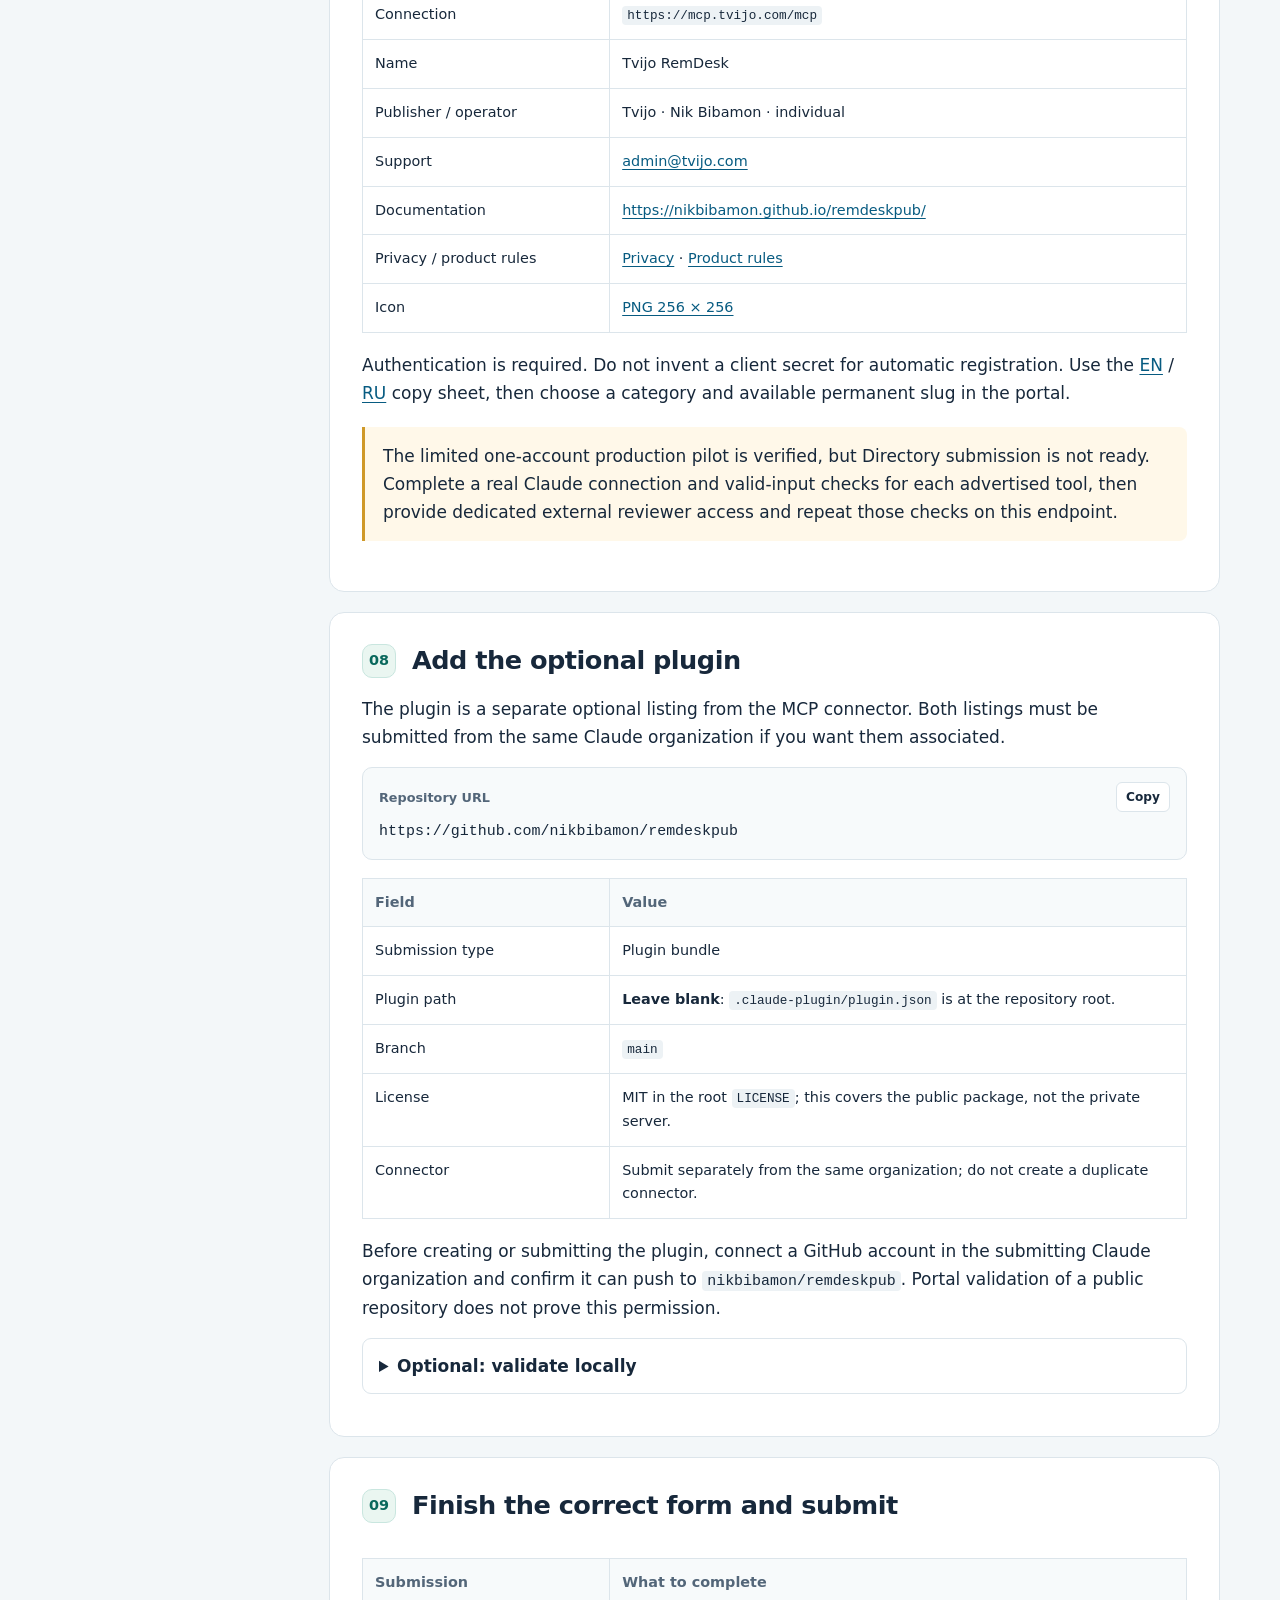
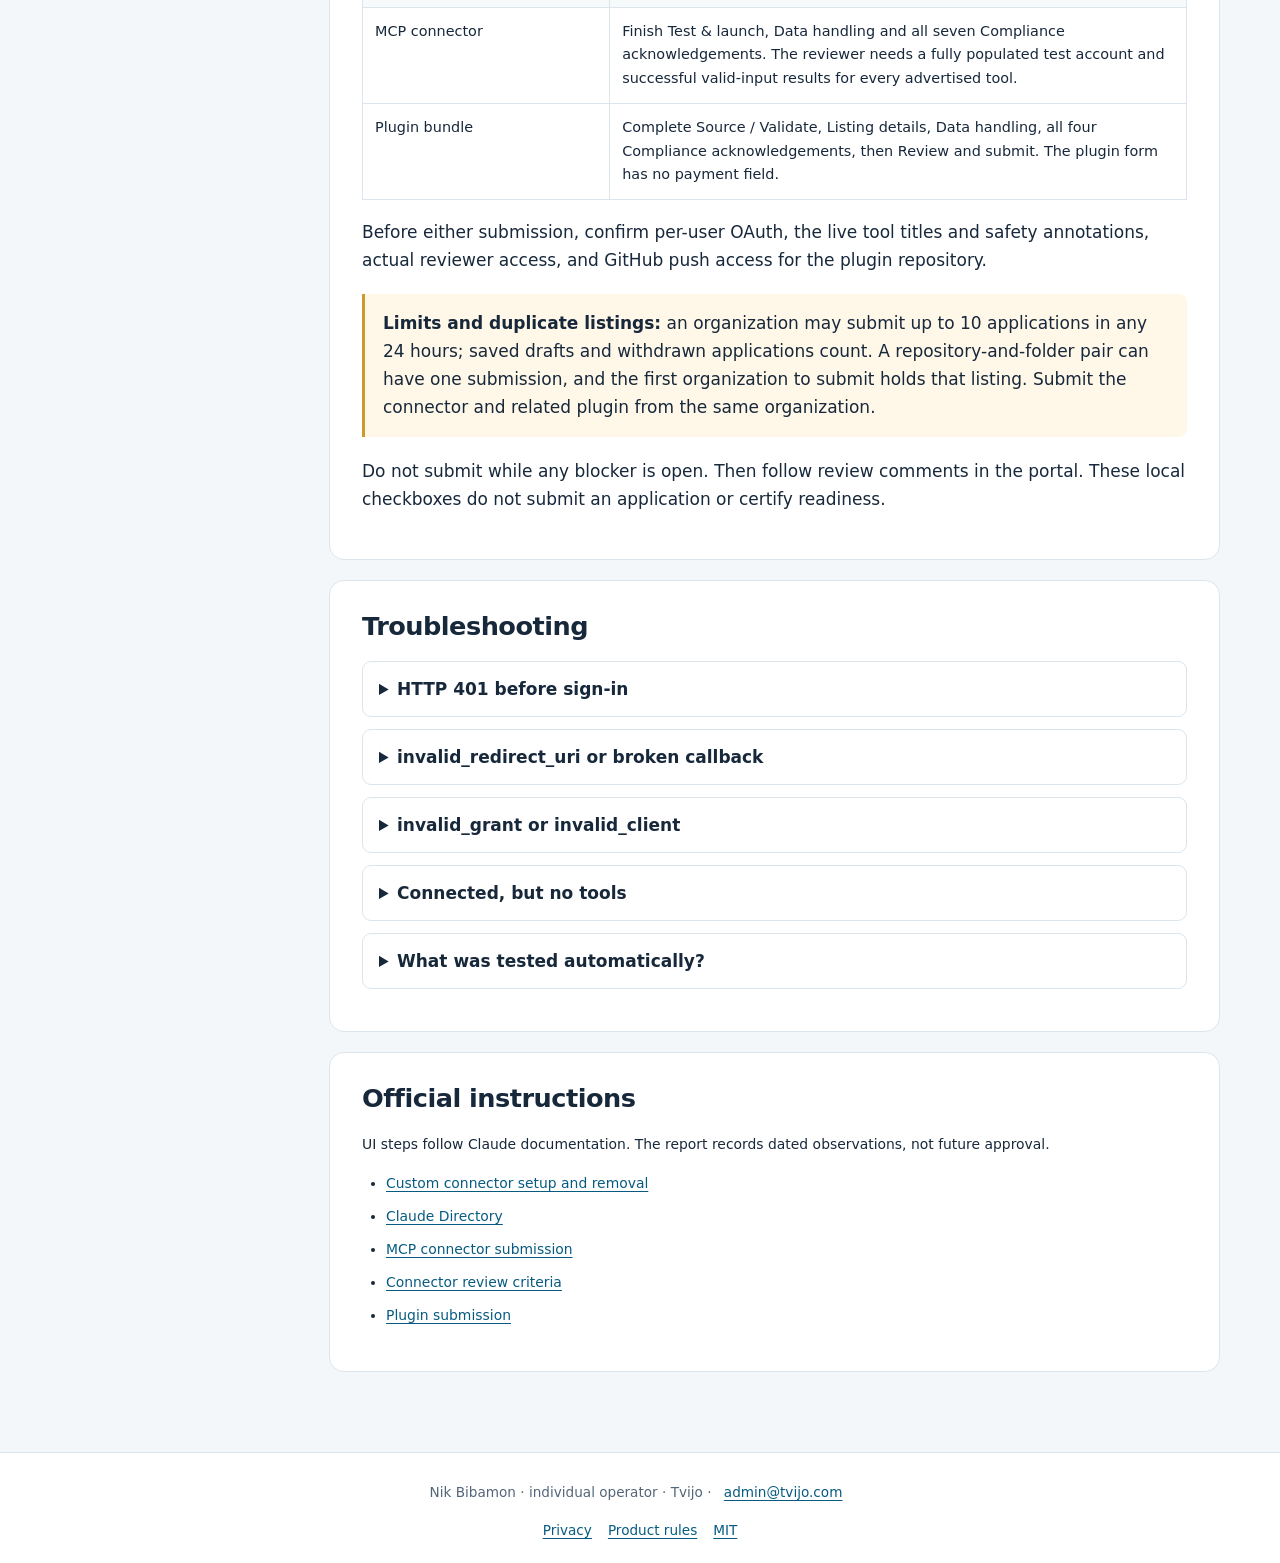
==== commit be5f7067: "Update Claude registration package for the per-user read pilot AI-OS-Agent: codex AI-OS-Model: gpt-6" ====
--- a/docs/index.html
+++ b/docs/index.html
@@ -3,23 +3,10 @@
 <title>RemDesk in Claude: connect and publish</title><meta name="description" content="A practical owner guide to connecting RemDesk, checking OAuth and preparing a Claude Directory submission."><link rel="canonical" href="https://nikbibamon.github.io/remdeskpub/"><link rel="alternate" hreflang="en" href="https://nikbibamon.github.io/remdeskpub/"><link rel="alternate" hreflang="ru" href="https://nikbibamon.github.io/remdeskpub/ru.html"><link rel="alternate" hreflang="x-default" href="https://nikbibamon.github.io/remdeskpub/">
 <meta property="og:title" content="RemDesk in Claude: connect and publish"><meta property="og:description" content="A practical owner guide to connecting RemDesk, checking OAuth and preparing a Claude Directory submission."><meta property="og:type" content="article"><link rel="icon" href="assets/tvijo-icon-256.png"><link rel="stylesheet" href="guide.css"><script defer src="guide.js"></script></head>
 <body><a class="skip" href="#content">Skip to instructions</a><header class="top"><div class="top-inner"><a class="brand" href="https://tvijo.com/"><img src="assets/tvijo-icon-256.png" alt="" width="36" height="36"><span>Tvijo / RemDesk</span></a><nav class="language" aria-label="Language"><a href="index.html" lang="en" aria-current="page">English</a><a href="ru.html" lang="ru" >Русский</a></nav></div></header>
-<div class="hero"><p class="eyebrow">Owner guide · Claude Directory</p><h1>RemDesk in Claude: connect and publish</h1><p class="lede">First verify the connection in your own Claude account. Then complete the connector listing and add the public plugin if you need it. Each step explains what to do and what success looks like.</p><div class="links"><a class="button primary" href="#step-1">Start with step 1 ↓</a><a class="button" href="https://github.com/nikbibamon/remdeskpub">Open repository ↗</a></div><p class="meta">Updated: 6 November 2026 · Not yet submitted to Claude</p><div class="summary-grid"><div class="summary-card"><span class="tag">Prepared</span><strong>Public package · MIT</strong><p><a href="https://github.com/nikbibamon/remdeskpub">remdeskpub</a>: plugin, listing copy, icon and synthetic review examples.</p></div><div class="summary-card"><span class="tag">Checked</span><strong>Public OAuth surface</strong><p>Discovery and unauthorized-request rejection work. Claude sign-in remains to be tested. <a href="oauth-status.json">Check results</a>.</p></div><div class="summary-card"><span class="tag pending">Your next step</span><strong>Your Claude session</strong><p>Complete owner consent, make safe tool requests and prepare separate reviewer access.</p></div></div></div>
-<div class="layout"><aside class="side"><p class="side-title">On this page</p><nav aria-label="On this page"><a href="#step-1">1. Prepare your account</a><a href="#step-2">2. Add RemDesk</a><a href="#step-3">3. Approve access</a><a href="#step-4">4. Test the tools</a><a href="#step-5">5. Reconnect safely</a><a href="#step-6">6. Prepare reviewer access</a><a href="#step-7">7. Complete the listing</a><a href="#step-8">8. Add the plugin</a><a href="#step-9">9. Submit for review</a><a href="#help">Troubleshooting</a></nav><div class="progress-box js-only"><p><strong>Your checklist · <span id="progress-count">0 / 6</span></strong></p><progress value="0" max="6" aria-label="Your checklist"></progress><p>Only in this browser. Nothing is sent.</p><button class="quiet" type="button" data-reset>Reset checkmarks</button></div></aside><main class="content" id="content"><section class="step" id="step-1"><div class="step-heading"><span class="number">01</span><h2>Prepare your account</h2></div><p>Use the Claude account and organization that should own the listing. Submissions require an eligible paid plan; Team/Enterprise may require the owner role.</p>
-<ul><li>Publisher: <strong>Tvijo</strong>. Operator: <strong>Nik Bibamon, individual</strong>. Contact: <a href="mailto:admin@tvijo.com">admin@tvijo.com</a>. Country is unspecified; enter your actual country if required.</li><li>Your own test needs access to a RemDesk host and an authorized project. Have its owner place the <a href="https://github.com/nikbibamon/remdeskpub/tree/main/review-fixture">test files</a> in an allowed root.</li></ul>
-<div class="success"><p><strong>What you are submitting:</strong> RemDesk is one connector at the URL below. DSHREM (<code>com.tvijo/dshrem</code>) is a different product. This does not enable RootRemDesk or payments. </p></div><label class="check"><input type="checkbox" data-check="account"><span>I selected the right account and test project.</span></label></section><section class="step" id="step-2"><div class="step-heading"><span class="number">02</span><h2>Add RemDesk</h2></div><p>For an individual account, open <strong>Customize → Connectors → + Add → Add custom connector</strong>. If RemDesk already exists, open that connection.</p><div class="field"><div class="field-top"><span class="field-label">Name</span><button class="copy" type="button" data-copy="connector-name" data-success="Copied" data-fallback="Text selected: copy manually">Copy</button></div><pre><code id="connector-name">Tvijo Remote Desktop Commander</code></pre></div><div class="field"><div class="field-top"><span class="field-label">MCP server URL</span><button class="copy" type="button" data-copy="server-url" data-success="Copied" data-fallback="Text selected: copy manually">Copy</button></div><pre><code id="server-url">https://mcp.tvijo.com/mcp</code></pre></div>
-<ol><li>Enter the name and URL without extra spaces.</li><li>Confirm authentication is <strong>OAuth</strong>. If asked how to register the client, choose <strong>Register automatically</strong>: the server advertises dynamic registration.</li><li>Select <strong>Sign in now</strong>. With <strong>Sign in when needed</strong>, a tool request starts sign-in.</li></ol>
-<details><summary>Team / Enterprise setup</summary><p>The organization owner adds it through <strong>Organization settings → Connectors → Add → Custom → Web</strong>. Members then use <strong>Customize → Connectors → Connect</strong>. Labels can vary between interface versions.</p></details></section><section class="step" id="step-3"><div class="step-heading"><span class="number">03</span><h2>Approve access</h2></div><p>Claude opens authorization. Before entering anything, verify the domain is <strong>https://mcp.tvijo.com</strong>. Read the displayed permissions.</p>
-<div class="notice"><p><strong>Current implementation:</strong> source documents consent using a <em>host operator approval token</em>, not email sign-in. This screen has not yet been exercised through Claude. First have the maintainer verify the flow using isolated test access. Do not use a shared production operator token for this initial check or reviewer access.</p></div>
-<ol><li>Once isolated test access is prepared and you own it, obtain only that test deployment’s token from its configured source. The RemDesk startup option <code>-oauth-admin-token-file</code> selects that file. Do not replace the key.</li><li>Enter it only in the verified HTTPS consent form if its permissions fit your test. <strong>Never send it to Claude, GitHub, support or a reviewer.</strong></li><li>Select <strong>Approve</strong> if shown and wait to return to Claude. Do not copy the callback URL: it may contain a one-time code.</li><li>If you lack the token or host access, ask the owner for suitable access. MIT does not issue a hosted account or server.</li></ol>
-<div class="success"><p><strong>Success:</strong> Claude shows the connection as available, and a tool request does not send you back to sign-in.</p></div><label class="check"><input type="checkbox" data-check="consent"><span>I completed consent and returned to Claude without an error.</span></label></section><section class="step" id="step-4"><div class="step-heading"><span class="number">04</span><h2>Test the tools</h2></div><p>Start a new conversation and enable RemDesk under <strong>+ → Connectors</strong>. Begin with safe read-only checks.</p><div class="field"><div class="field-top"><span class="field-label">Prompt 1 · status</span><button class="copy" type="button" data-copy="prompt-health" data-success="Copied" data-fallback="Text selected: copy manually">Copy</button></div><pre><code id="prompt-health">Check RemDesk status. Do not change files, run commands or submit tasks. Show the actual tool response.</code></pre></div><div class="field"><div class="field-top"><span class="field-label">Prompt 2 · commands</span><button class="copy" type="button" data-copy="prompt-commands" data-success="Copied" data-fallback="Text selected: copy manually">Copy</button></div><pre><code id="prompt-commands">List commands approved by RemDesk and their argument restrictions. Do not execute anything.</code></pre></div><div class="field"><div class="field-top"><span class="field-label">Prompt 3 · project</span><button class="copy" type="button" data-copy="prompt-files" data-success="Copied" data-fallback="Text selected: copy manually">Copy</button></div><pre><code id="prompt-files">Read README.md and app.py in my authorized review-fixture project and explain the greeting function. If you do not know the path, ask me. Make no changes.</code></pre></div>
-<p>Confirm Claude actually called a tool. The explanation should match <code>app.py</code>. On denial, verify the authorized path instead of granting the whole host.</p><p>Keep the date, tool names and result. Exclude keys, tokens and callback URLs containing codes from screenshots.</p><label class="check"><input type="checkbox" data-check="tools"><span>I observed actual tool responses.</span></label></section><section class="step" id="step-5"><div class="step-heading"><span class="number">05</span><h2>Reconnect safely</h2></div><ol><li>In <strong>Customize → Connectors</strong>, select RemDesk and use <strong>Remove</strong> in its connection menu (open the three-dot menu if necessary).</li><li>In a new conversation, confirm the removed connection no longer provides tools. A conversation toggle is not connection removal.</li><li>Add the same URL again, or use <strong>Connect</strong> if it remains configured. Repeat sign-in and the status request.</li></ol>
-<div class="notice"><p>This checks <strong>client</strong> disconnection and reconnection. Server revocation, expiry and refresh need separate tests on isolated access. Do not stop production or activate a global kill switch for this test.</p></div><label class="check"><input type="checkbox" data-check="reconnect"><span>I reconnected and checked a tool response.</span></label></section><section class="step" id="step-6"><div class="step-heading"><span class="number">06</span><h2>Prepare reviewer access</h2></div><p>A reviewer needs separate access to synthetic data. The production operator token is not a reviewer account.</p><ol><li>Have the maintainer prepare isolated access and a fixture <strong>on the submitted endpoint</strong>. A different staging test does not prove this connection works.</li><li>Verify the reviewer can sign in without your account or operator token.</li><li>Follow the <a href="reviewer-guide.md">reviewer guide</a> and <a href="review-cases.json">cases</a> for every exposed tool. Write only a new fixture file, execute only approved harmless commands, and set a separate allowance for paid tasks.</li><li>Provide access details only in secure portal fields.</li></ol>
-<div class="notice"><p><strong>Still unverified:</strong> separate reviewer sign-in and a complete Claude OAuth journey. If access only works through a shared operator token, the service first needs a suitable review-access arrangement.</p></div><label class="check"><input type="checkbox" data-check="reviewer"><span>Separate reviewer access has actually been tested.</span></label></section><section class="step" id="step-7"><div class="step-heading"><span class="number">07</span><h2>Complete the listing</h2></div><p>Open <a href="https://claude.ai/directory/manage">the developer portal</a> in the same organization: <strong>Submit new → MCP connector</strong>. Select the tested connection or enter the URL. Use <strong>Universal URL</strong>; leave the different-user-URLs option unchecked.</p><div class="table-wrap"><table><thead><tr><th>Field</th><th>Value</th></tr></thead><tbody><tr><td>Connection</td><td><code>https://mcp.tvijo.com/mcp</code></td></tr><tr><td>Name</td><td>Tvijo Remote Desktop Commander</td></tr><tr><td>Company / publisher</td><td>Tvijo · Nik Bibamon · individual</td></tr><tr><td>Support / contact</td><td><a href="mailto:admin@tvijo.com">admin@tvijo.com</a></td></tr><tr><td>Documentation</td><td><a href="https://nikbibamon.github.io/remdeskpub/">https://nikbibamon.github.io/remdeskpub/</a></td></tr><tr><td>Privacy</td><td><a href="https://dsh.tvijo.com/privacy">https://dsh.tvijo.com/privacy</a></td></tr><tr><td>Usage rules</td><td><a href="https://dsh.tvijo.com/product-rules">https://dsh.tvijo.com/product-rules</a></td></tr><tr><td>Icon</td><td><a href="assets/tvijo-icon-256.png">PNG 256 × 256</a></td></tr></tbody></table></div>
-<p>Authentication: <strong>Always required · OAuth 2.0</strong>. Do not invent a Client Secret for automatic registration. Copy sheets: <a href="connector-listing.en.json">EN</a> / <a href="connector-listing.ru.json">RU</a>, not an import format. Select the category and available permanent slug in the portal.</p>
-<div class="notice"><p>At <strong>Tools</strong>, inspect the current catalog. The last authenticated observation on 6 November found eleven tools without <code>title</code> and annotations. The maintainer must fix metadata and recheck before submission. Some tools permit writes and execution; do not call the whole server read-only.</p></div></section><section class="step" id="step-8"><div class="step-heading"><span class="number">08</span><h2>Add the plugin</h2></div><p>Plugin copy sheets: <a href="listing.en.json">EN</a> / <a href="listing.ru.json">RU</a>. The plugin adds a project-inspection skill. It is a separate optional listing in the same organization, not a replacement for the connector listing.</p><div class="field"><div class="field-top"><span class="field-label">Repository URL</span><button class="copy" type="button" data-copy="repo-url" data-success="Copied" data-fallback="Text selected: copy manually">Copy</button></div><pre><code id="repo-url">https://github.com/nikbibamon/remdeskpub</code></pre></div><div class="table-wrap"><table><thead><tr><th>Field</th><th>Value</th></tr></thead><tbody><tr><td>Submission type</td><td>Plugin bundle</td></tr><tr><td>Plugin path</td><td><strong>Leave blank</strong>: <code>.claude-plugin/plugin.json</code> is at the root.</td></tr><tr><td>Branch / tag</td><td><code>main</code></td></tr><tr><td>License</td><td>MIT in root <code>LICENSE</code>. It covers the public package, not the private server.</td></tr><tr><td>MCP URL</td><td>The same <code>https://mcp.tvijo.com/mcp</code>. Do not create a duplicate connector.</td></tr></tbody></table></div>
-<p>Run portal validation and fix blocking findings. Submission uses a GitHub folder; a ZIP is a portable copy. Do not use the older <code>UNLICENSED</code> archive for this listing.</p>
-<details><summary>Optional: test locally in Claude Code</summary><p>Use a directory without an existing remdeskpub folder:</p><div class="field"><div class="field-top"><span class="field-label">Terminal</span><button class="copy" type="button" data-copy="local-install" data-success="Copied" data-fallback="Text selected: copy manually">Copy</button></div><pre><code id="local-install">git clone https://github.com/nikbibamon/remdeskpub.git
+<div class="hero"><p class="eyebrow">Owner guide · Claude Directory</p><h1>RemDesk in Claude: connect and publish</h1><p class="lede">This guide explains the connector and optional plugin listing steps. The one-account read-only pilot is live-verified; a real Claude connection and external reviewer checks remain pending. Do not submit until those checks pass.</p><div class="links"><a class="button primary" href="#step-1">Start with step 1 ↓</a><a class="button" href="https://github.com/nikbibamon/remdeskpub">Open repository ↗</a></div><p class="meta">Updated: 6 November 2026 · Not yet submitted to Claude</p><div class="summary-grid"><div class="summary-card"><span class="tag">Prepared</span><strong>Public package · MIT</strong><p><a href="https://github.com/nikbibamon/remdeskpub">remdeskpub</a>: plugin, listing copy, icon and synthetic review examples.</p></div><div class="summary-card"><span class="tag">Checked</span><strong>Public OAuth surface</strong><p>Discovery and unauthorized-request rejection work. Claude sign-in remains to be tested. <a href="oauth-status.json">Check results</a>.</p></div><div class="summary-card"><span class="tag pending">Blocked</span><strong>Customer OAuth and reviewer access</strong><p>One selected-account production pilot was verified 2026-11-06 at 15:43:10 UTC with mcp:read only. Real Claude consent and tool calls remain NOT_RUN; dedicated external reviewer access is pending. Never use or share a host operator token.</p></div></div></div>
+<div class="layout"><aside class="side"><p class="side-title">On this page</p><nav aria-label="On this page"><a href="#step-1">1. Prepare your account</a><a href="#step-2">2. Add RemDesk</a><a href="#step-3">3. Connect the verified pilot</a><a href="#step-4">4. Test the tools</a><a href="#step-5">5. Reconnect safely</a><a href="#step-6">6. Prepare reviewer access</a><a href="#step-7">7. Complete the listing</a><a href="#step-8">8. Add the plugin</a><a href="#step-9">9. Submit for review</a><a href="#help">Troubleshooting</a></nav><div class="progress-box js-only"><p><strong>Your checklist · <span id="progress-count">0 / 5</span></strong></p><progress value="0" max="5" aria-label="Your checklist"></progress><p>Only in this browser. Nothing is sent.</p><button class="quiet" type="button" data-reset>Reset checkmarks</button></div></aside><main class="content" id="content"><section class="step" id="step-1"><div class="step-heading"><span class="number">01</span><h2>Prepare your account</h2></div><p>Use the Claude account and organization that will own the listing. Submissions require an eligible paid plan; Team/Enterprise may require the owner role.</p><ul><li>Publisher: <strong>Tvijo</strong>. Operator: <strong>Nik Bibamon, individual</strong>. Contact: <a href="mailto:admin@tvijo.com">admin@tvijo.com</a>. Country is unspecified; enter your actual country if required.</li><li>Keep the test workspace separate from production. Use synthetic files and data only.</li></ul><div class="notice"><p><strong>Do not test or submit with a shared operator key.</strong> The limited production pilot is verified for one selected account and mcp:read. Use that selected account; real Claude authorization and tool calls remain NOT_RUN.</p></div><label class="check"><input type="checkbox" data-check="account"><span>I selected the right organization and a separate test workspace.</span></label></section><section class="step" id="step-2"><div class="step-heading"><span class="number">02</span><h2>Add RemDesk</h2></div><p>For an individual account, open <strong>Customize → Connectors → + Add → Add custom connector</strong>. If RemDesk already exists, open that connection.</p><div class="field"><div class="field-top"><span class="field-label">Name</span><button class="copy" type="button" data-copy="connector-name" data-success="Copied" data-fallback="Text selected: copy manually">Copy</button></div><pre><code id="connector-name">Tvijo RemDesk</code></pre></div><div class="field"><div class="field-top"><span class="field-label">MCP server URL</span><button class="copy" type="button" data-copy="server-url" data-success="Copied" data-fallback="Text selected: copy manually">Copy</button></div><pre><code id="server-url">https://mcp.tvijo.com/mcp</code></pre></div><p>Use the existing “Tvijo Remote Desktop Commander” connection if it is already in your account; do not create a duplicate. The verified production pilot is limited to one selected account and <code>mcp:read</code>. A real Claude session remains <code>NOT_RUN</code>.</p><details><summary>Team / Enterprise setup</summary><p>The organization owner adds it through <strong>Organization settings → Connectors → Add → Custom → Web</strong>. Members then use <strong>Customize → Connectors → Connect</strong>. Labels can vary between interface versions.</p></details></section><section class="step" id="step-3"><div class="step-heading"><span class="number">03</span><h2>Connect the verified pilot</h2></div><div class="notice"><p><strong>Limited pilot verified:</strong> on 2026-11-06 15:43:10 UTC, the production pilot was verified for one selected account with <code>mcp:read</code> only. DCR and Claude callback/loopback checks passed. Real Claude consent, token completion and tool calls are still <code>NOT_RUN</code>; do not use or share a host operator token.</p></div><p>Use the already selected Platform account to connect in Claude, review the consent screen and approve only <code>mcp:read</code>. Do not create another account or use a host operator token. This production pilot is limited to one account; a real Claude connection and customer-visible tool calls have not yet been tested.</p><ol><li>Use the already selected Platform account; do not create another account.</li><li>Connect in Claude, inspect the consent screen, and approve only <code>mcp:read</code>.</li><li>Record whether Claude completes authorization and shows the two intended read tools. This real-Claude check is currently NOT_RUN.</li></ol><p>DCR and callback checks passed, but they do not prove a completed Claude consent, token exchange or tool call.</p><label class="check"><input type="checkbox" data-check="consent"><span>Per-user sign-in and account separation passed on isolated accounts.</span></label></section><section class="step" id="step-4"><div class="step-heading"><span class="number">04</span><h2>Test the actual tools</h2></div><p>The limited production pilot is verified for one selected account and read-only <code>mcp:read</code>; intended customer scope is <code>remdesk_fs_list</code> and <code>remdesk_fs_read</code>. Real Claude <code>tools/list</code> and tool calls remain <code>NOT_RUN</code>. Continue only if the actual Claude catalog shows these read-only tools.</p><div class="field"><div class="field-top"><span class="field-label">Safe read check</span><button class="copy" type="button" data-copy="prompt-files" data-success="Copied" data-fallback="Text selected: copy manually">Copy</button></div><pre><code id="prompt-files">In my authorized review-fixture project, list the files and read only README.md and app.py. Explain the greeting function and cite the files you read. If you do not know the project path, ask me. Make no changes.</code></pre></div><p>Use the live catalog, not a copied tool list. Record the exact tool, valid input, sanitized result and time for every advertised tool. Verify that each tool has a title and the applicable read-only or destructive hint. Do not invoke write, execution, delegation or paid operations during this read check.</p><label class="check"><input type="checkbox" data-check="tools"><span>I tested every tool that will be advertised using valid inputs.</span></label></section><section class="step" id="step-5"><div class="step-heading"><span class="number">05</span><h2>Reconnect safely</h2></div><ol><li>In <strong>Customize → Connectors</strong>, select RemDesk and use <strong>Remove</strong> in its connection menu (open the three-dot menu if necessary).</li><li>In a new conversation, confirm the removed connection no longer provides tools. A conversation toggle is not connection removal.</li><li>Add the same URL again, or use <strong>Connect</strong> if it remains configured. Repeat sign-in with the already selected account and the bounded list/read check; record the result because real Claude reconnect remains NOT_RUN.</li></ol>
+<div class="notice"><p>This checks <strong>client</strong> disconnection and reconnection. Server revocation, expiry and refresh need separate tests on isolated access. Do not stop production or activate a global kill switch for this test.</p></div><label class="check"><input type="checkbox" data-check="reconnect"><span>I reconnected and checked a tool response.</span></label></section><section class="step" id="step-6"><div class="step-heading"><span class="number">06</span><h2>Prepare the reviewer account</h2></div><p>The connector submission requires test credentials for a fully populated account and instructions that let a reviewer exercise the submitted connector. That account must sign in as its own user on the exact endpoint in the submission.</p><ol><li>Dedicated external reviewer access is still pending. When prepared, use a separate synthetic workspace on <strong>https://mcp.tvijo.com/mcp</strong>; do not reuse or publish account credentials.</li><li>Confirm the reviewer can sign in without the owner’s account, password, session or operator token.</li><li>Capture the exact tools shown to that reviewer and run a successful valid-input test for every tool that the portal will advertise. Use a disposable workspace for mutation tools and explicitly bound any paid task.</li><li>Enter credentials only in the portal’s private Test &amp; launch fields. Never put them in GitHub, these public materials or chat.</li></ol><div class="notice"><p><strong>Not ready for Directory review:</strong> dedicated external reviewer access and complete tool-by-tool results are pending. Real Claude authorization and tool calls remain <code>NOT_RUN</code>.</p></div><label class="check"><input type="checkbox" data-check="reviewer"><span>The populated reviewer account and all advertised tools passed on the submitted endpoint.</span></label></section><section class="step" id="step-7"><div class="step-heading"><span class="number">07</span><h2>Complete the connector listing</h2></div><p>Open <a href="https://claude.ai/directory/manage">the developer portal</a> in the organization that owns the listing: <strong>Submit new → MCP connector</strong>. Select the tested connection or enter the URL. Use <strong>Universal URL</strong> only when all users use the same endpoint.</p><div class="table-wrap"><table><thead><tr><th>Field</th><th>Value</th></tr></thead><tbody><tr><td>Connection</td><td><code>https://mcp.tvijo.com/mcp</code></td></tr><tr><td>Name</td><td>Tvijo RemDesk</td></tr><tr><td>Publisher / operator</td><td>Tvijo · Nik Bibamon · individual</td></tr><tr><td>Support</td><td><a href="mailto:admin@tvijo.com">admin@tvijo.com</a></td></tr><tr><td>Documentation</td><td><a href="https://nikbibamon.github.io/remdeskpub/">https://nikbibamon.github.io/remdeskpub/</a></td></tr><tr><td>Privacy / product rules</td><td><a href="https://dsh.tvijo.com/privacy">Privacy</a> · <a href="https://dsh.tvijo.com/product-rules">Product rules</a></td></tr><tr><td>Icon</td><td><a href="assets/tvijo-icon-256.png">PNG 256 × 256</a></td></tr></tbody></table></div><p>Authentication is required. Do not invent a client secret for automatic registration. Use the <a href="connector-listing.en.json">EN</a> / <a href="connector-listing.ru.json">RU</a> copy sheet, then choose a category and available permanent slug in the portal.</p><div class="notice"><p>The limited one-account production pilot is verified, but Directory submission is not ready. Complete a real Claude connection and valid-input checks for each advertised tool, then provide dedicated external reviewer access and repeat those checks on this endpoint.</p></div></section><section class="step" id="step-8"><div class="step-heading"><span class="number">08</span><h2>Add the optional plugin</h2></div><p>The plugin is a separate optional listing from the MCP connector. Both listings must be submitted from the same Claude organization if you want them associated.</p><div class="field"><div class="field-top"><span class="field-label">Repository URL</span><button class="copy" type="button" data-copy="repo-url" data-success="Copied" data-fallback="Text selected: copy manually">Copy</button></div><pre><code id="repo-url">https://github.com/nikbibamon/remdeskpub</code></pre></div><div class="table-wrap"><table><thead><tr><th>Field</th><th>Value</th></tr></thead><tbody><tr><td>Submission type</td><td>Plugin bundle</td></tr><tr><td>Plugin path</td><td><strong>Leave blank</strong>: <code>.claude-plugin/plugin.json</code> is at the repository root.</td></tr><tr><td>Branch</td><td><code>main</code></td></tr><tr><td>License</td><td>MIT in the root <code>LICENSE</code>; this covers the public package, not the private server.</td></tr><tr><td>Connector</td><td>Submit separately from the same organization; do not create a duplicate connector.</td></tr></tbody></table></div><p>Before creating or submitting the plugin, connect a GitHub account in the submitting Claude organization and confirm it can push to <code>nikbibamon/remdeskpub</code>. Portal validation of a public repository does not prove this permission.</p><details><summary>Optional: validate locally</summary><p>From the directory where the repository is cloned:</p><div class="field"><div class="field-top"><span class="field-label">Terminal</span><button class="copy" type="button" data-copy="local-install" data-success="Copied" data-fallback="Text selected: copy manually">Copy</button></div><pre><code id="local-install">git clone https://github.com/nikbibamon/remdeskpub.git
 cd remdeskpub
 claude plugin validate --strict .
-claude --plugin-dir .</code></pre></div><p>Structure validation does not prove OAuth; authenticate separately.</p></details><label class="check"><input type="checkbox" data-check="plugin"><span>The package passed portal validation, if I am submitting it.</span></label></section><section class="step" id="step-9"><div class="step-heading"><span class="number">09</span><h2>Submit for review</h2></div><p>On the final portal step, review payment behavior, data handling and every required policy acknowledgement. Check each yourself only when accurate.</p><ul><li>Claude sign-in and real tool requests work.</li><li>Catalog metadata is correct and every advertised tool is tested.</li><li>Reviewer access is isolated and does not require the production operator token.</li><li>Documentation, policy, contact, icon and the GitHub folder are public.</li></ul><p>Then submit for review and follow comments in the portal. A public repository and valid package do not mean Claude has approved the listing.</p><p class="caption">These checkboxes are only your local checklist. They do not submit anything or certify server readiness.</p></section><section class="step" id="help"><h2>Troubleshooting</h2><details><summary>HTTP 401 before sign-in</summary><p>Expected: the server should reject anonymous requests. If 401 persists after sign-in, start a fresh OAuth session and save a sanitized error.</p></details><details><summary>invalid_redirect_uri or broken callback</summary><p>The maintainer must check registration and Claude’s allowed callback URI. Do not edit it manually or allow arbitrary URLs. Do not forward the one-time code.</p></details><details><summary>invalid_grant or invalid_client</summary><p>Start a fresh sign-in from Claude: an old one-time code may have expired or been consumed. Repeated errors require server logs. Never send tokens or the full callback URL.</p></details><details><summary>Connected, but no tools</summary><p>Check + → Connectors, account permissions and current tools/list. Reachable discovery does not prove tool access.</p></details><details><summary>What was tested automatically?</summary><p>The <a href="oauth-status.json">dated report</a> contains public checks and a separate 9-test isolated source suite for consent, PKCE, token issuance and validation. Refresh-token exchange/rotation was not tested. The <a href="https://github.com/nikbibamon/remdeskpub/blob/main/scripts/check-oauth.py">diagnostic</a> does not register clients or obtain tokens; it cannot verify your Claude session.</p></details></section><section class="step sources" id="sources"><h2>Official instructions</h2><p>UI steps follow Claude documentation. The report records dated observations, not future approval.</p><ul><li><a href="https://support.claude.com/en/articles/11175166-get-started-with-custom-connectors-using-remote-mcp">Custom connector setup and removal</a></li><li><a href="https://claude.com/docs/directory/publish">Claude Directory</a></li><li><a href="https://claude.com/docs/connectors/building/submission">MCP connector submission</a></li><li><a href="https://claude.com/docs/connectors/building/review-criteria">Connector review criteria</a></li><li><a href="https://claude.com/docs/plugins/submit">Plugin submission</a></li></ul></section></main></div>
+claude --plugin-dir .</code></pre></div><p>Structure validation does not verify OAuth or server tools.</p></details></section><section class="step" id="step-9"><div class="step-heading"><span class="number">09</span><h2>Finish the correct form and submit</h2></div><div class="table-wrap"><table><thead><tr><th>Submission</th><th>What to complete</th></tr></thead><tbody><tr><td>MCP connector</td><td>Finish Test &amp; launch, Data handling and all seven Compliance acknowledgements. The reviewer needs a fully populated test account and successful valid-input results for every advertised tool.</td></tr><tr><td>Plugin bundle</td><td>Complete Source / Validate, Listing details, Data handling, all four Compliance acknowledgements, then Review and submit. The plugin form has no payment field.</td></tr></tbody></table></div><p>Before either submission, confirm per-user OAuth, the live tool titles and safety annotations, actual reviewer access, and GitHub push access for the plugin repository.</p><div class="notice"><p><strong>Limits and duplicate listings:</strong> an organization may submit up to 10 applications in any 24 hours; saved drafts and withdrawn applications count. A repository-and-folder pair can have one submission, and the first organization to submit holds that listing. Submit the connector and related plugin from the same organization.</p></div><p>Do not submit while any blocker is open. Then follow review comments in the portal. These local checkboxes do not submit an application or certify readiness.</p></section><section class="step" id="help"><h2>Troubleshooting</h2><details><summary>HTTP 401 before sign-in</summary><p>Expected: the server should reject anonymous requests. If 401 persists after sign-in, start a fresh OAuth session and save a sanitized error.</p></details><details><summary>invalid_redirect_uri or broken callback</summary><p>The maintainer must check registration and Claude’s allowed callback URI. Do not edit it manually or allow arbitrary URLs. Do not forward the one-time code.</p></details><details><summary>invalid_grant or invalid_client</summary><p>Start a fresh sign-in from Claude: an old one-time code may have expired or been consumed. Repeated errors require server logs. Never send tokens or the full callback URL.</p></details><details><summary>Connected, but no tools</summary><p>Check + → Connectors, account permissions and current tools/list. Reachable discovery does not prove tool access.</p></details><details><summary>What was tested automatically?</summary><p>The <a href="oauth-status.json">dated report</a> records 106 Go test events across 10 packages, passing <code>go vet</code>, a local two-account integration with 8 HTTP checks (including refresh, rotation, revocation and isolation), and 14 Gateway pilot/ledger tests. The one-account production pilot was verified 2026-11-06 15:43:10 UTC. None of these is a real Claude client test: actual Claude authorization and tool calls remain <code>NOT_RUN</code>.</p></details></section><section class="step sources" id="sources"><h2>Official instructions</h2><p>UI steps follow Claude documentation. The report records dated observations, not future approval.</p><ul><li><a href="https://support.claude.com/en/articles/11175166-get-started-with-custom-connectors-using-remote-mcp">Custom connector setup and removal</a></li><li><a href="https://claude.com/docs/directory/publish">Claude Directory</a></li><li><a href="https://claude.com/docs/connectors/building/submission">MCP connector submission</a></li><li><a href="https://claude.com/docs/connectors/building/review-criteria">Connector review criteria</a></li><li><a href="https://claude.com/docs/plugins/submit">Plugin submission</a></li></ul></section></main></div>
 <footer class="footer"><p>Nik Bibamon · individual operator · Tvijo · <a href="mailto:admin@tvijo.com">admin@tvijo.com</a></p><a href="https://dsh.tvijo.com/privacy">Privacy</a><a href="https://dsh.tvijo.com/product-rules">Product rules</a><a href="https://github.com/nikbibamon/remdeskpub/blob/main/LICENSE">MIT</a></footer><p id="copy-status" class="sr-only" aria-live="polite"></p></body></html>
